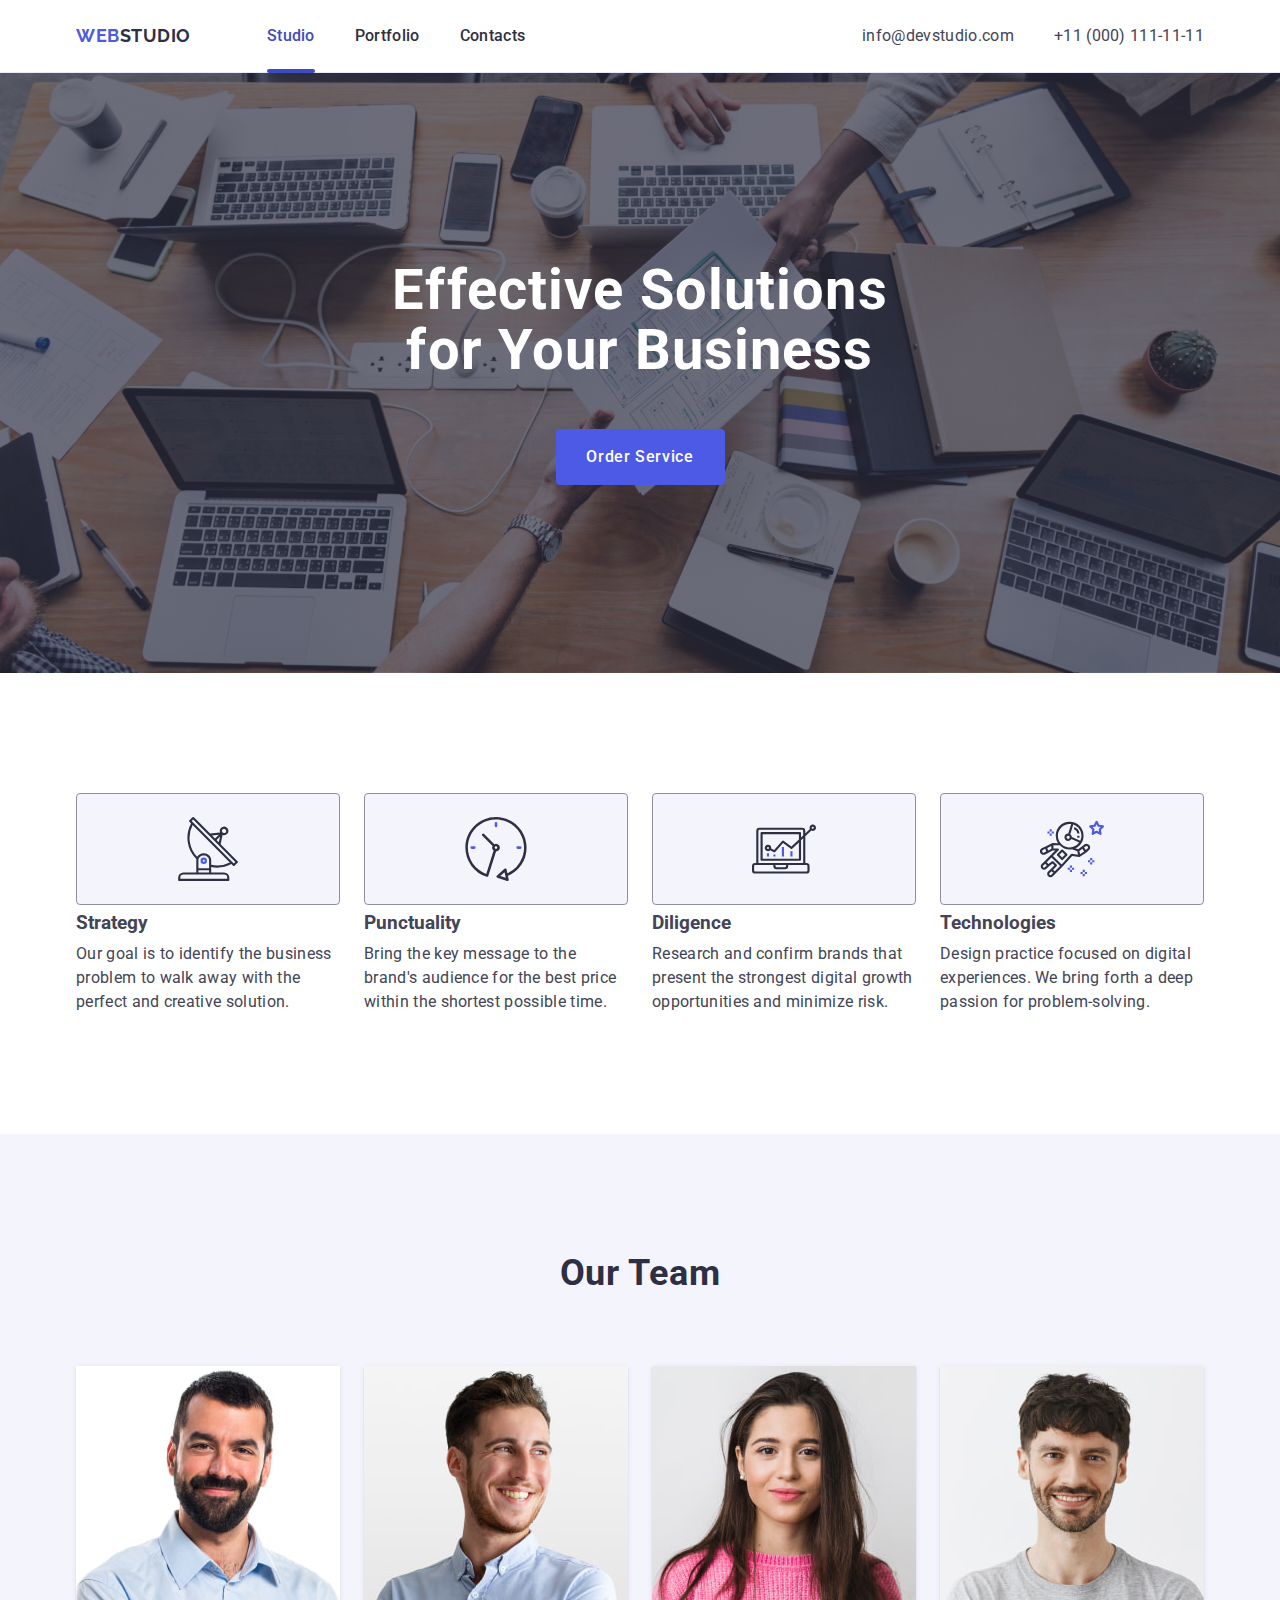
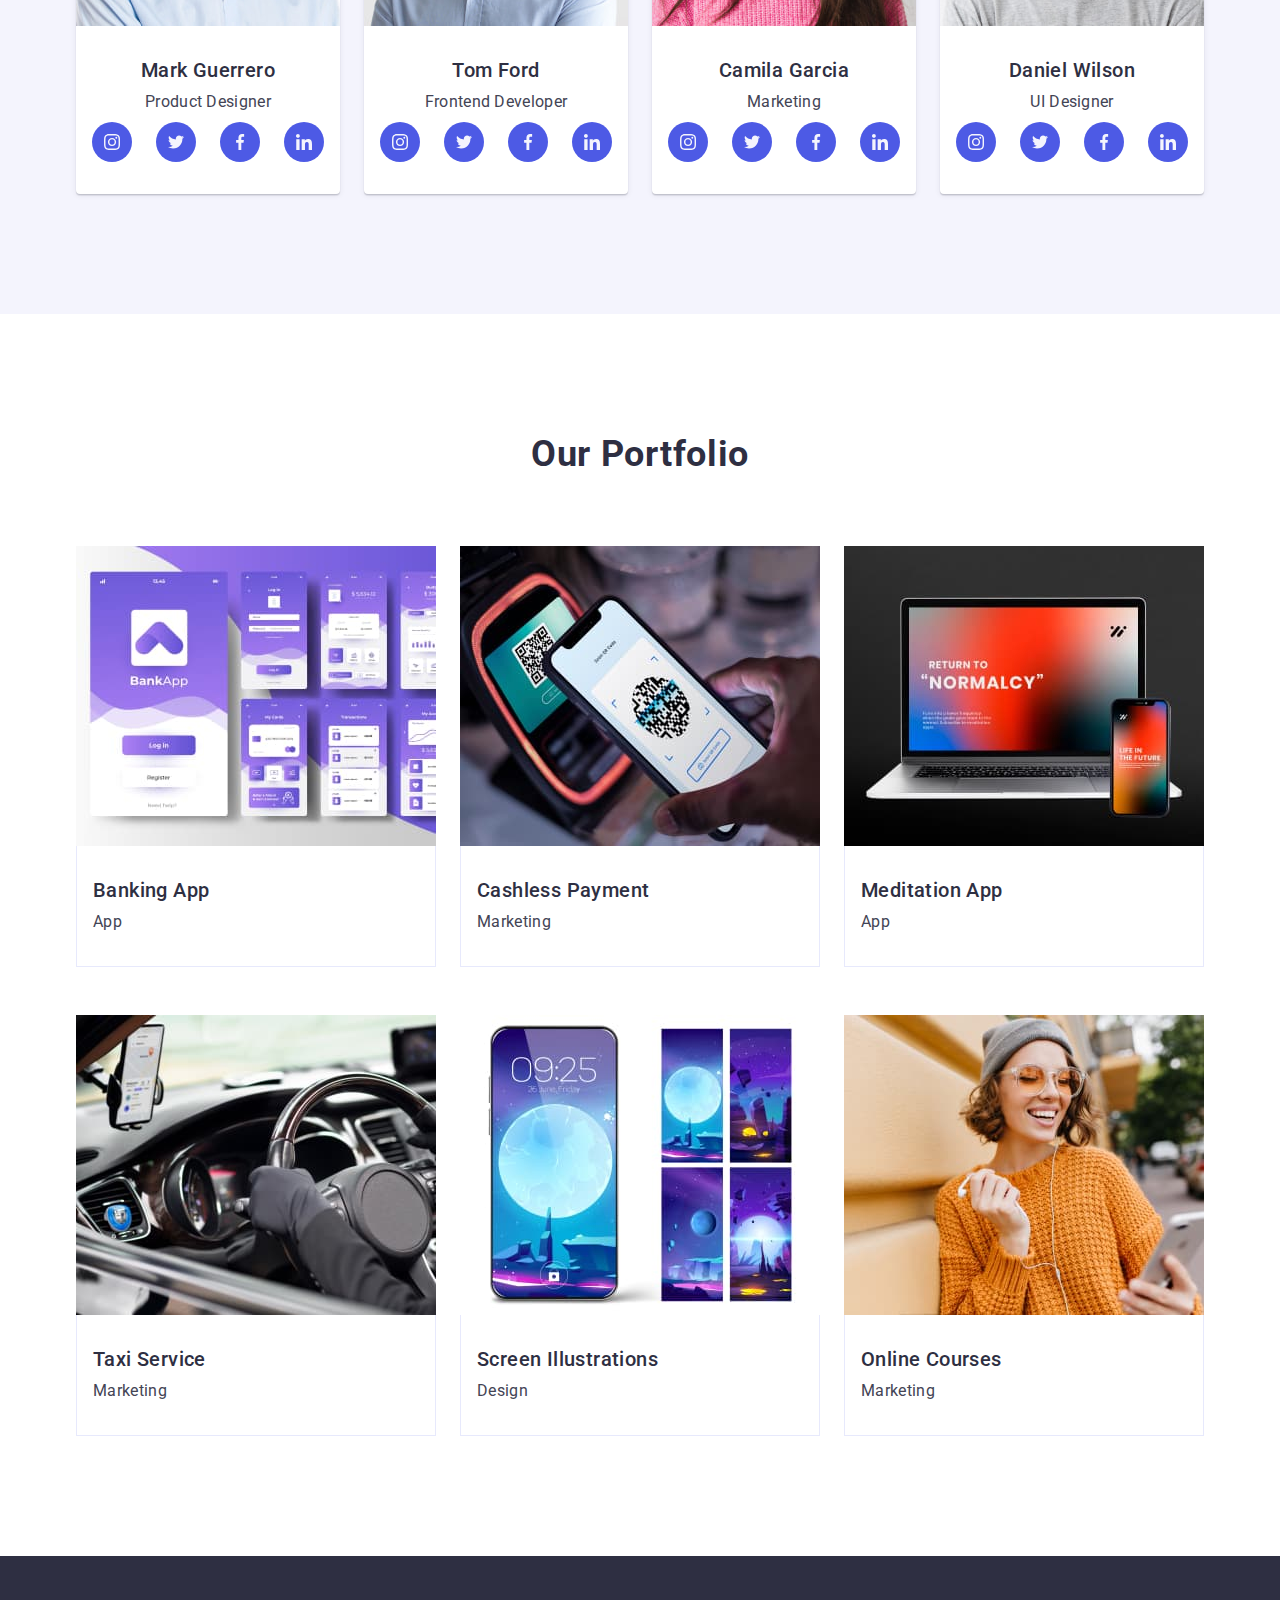
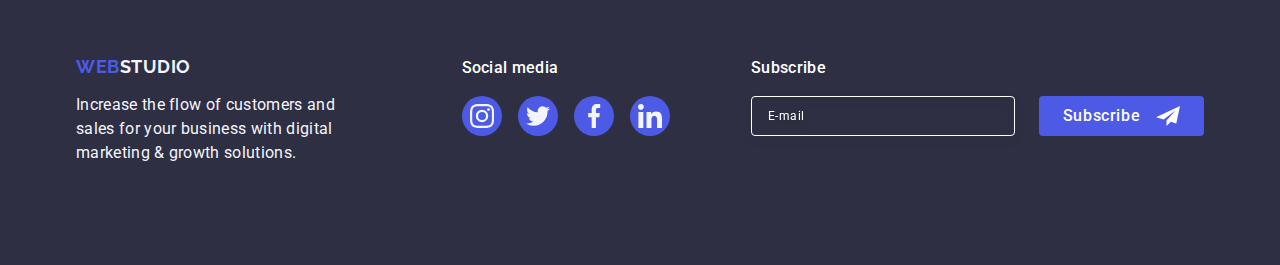
==== index.html @ 6adc41d9 "footer 320px done" ====
<!DOCTYPE html>
<html lang="en">

<head>
    <meta charset="UTF-8">
    <meta name="viewport" content="width=device-width, initial-scale=1.0">
    <title>Document</title>
    <link rel="preconnect" href="https://fonts.googleapis.com">
    <link rel="preconnect" href="https://fonts.gstatic.com" crossorigin>
    <link href="https://fonts.googleapis.com/css2?family=Raleway:wght@800&family=Roboto:wght@400;500;700&display=swap"
        rel="stylesheet">
    <!-- Спочатку нормалізатор -->
    <link rel="stylesheet" href="https://cdn.jsdelivr.net/npm/modern-normalize@2.0.0/modern-normalize.min.css">
    <!-- Потім ваші стилі -->
    <link rel="stylesheet" href="./css/style.css" />
</head>

<body>
    <!--todo Header Section -->
    <header class="header">
        <!-- menu -->
        <div class="container head-cont">
            <nav class="nav-menu">
                <a href="./index.html" class="logo">
                    Web<span class="logo-span">Studio</span>
                </a>
                <div class="adap-menu">
                    <svg class="svg-ikon-adap" width="24" height="24">
                        <use href="./images/icons.svg#icon-menu"></use>
                    </svg>
                </div>
                <ul class="navigation">
                    <li class="list-in-navigation"><a class="button-menu act-button-menu" href="./index.html">Studio</a>
                    </li>
                    <li class="list-in-navigation"><a class="button-menu" href="">Portfolio</a></li>
                    <li class="list-in-navigation"><a class="button-menu" href="">Contacts</a></li>
                </ul>
            </nav>
            <!-- Contacts -->
            <address class="address">
                <ul class="list-in-adr">
                    <li class="elm-list-in-adr"><a class="address-link"
                            href="mailto:info@devstudio.com">info@devstudio.com</a></li>
                    <li class="elm-list-in-adr"><a class="address-link" href="tel:+110001111111">+11 (000) 111-11-11</a>
                    </li>
                </ul>
            </address>
        </div>
    </header>

    <main>

        <!--todo section 1-->
        <section class="first-section">
            <div class="container">
                <h1 class="title">Effective Solutions
                    for Your Business</h1>
                <button type="button" class="first-section-button">Order Service</button>
            </div>
        </section>

        <!--todo section 2-->
        <section class="second-section">
            <div class="container">
                <h2 class="visually-hidden">section 2</h2>
                <ul class="list-sec-sect">
                    <li class="elm-list-sec-sect">
                        <div class="icon-cont">
                            <svg class="svg-icon" width="64" height="64">
                                <use href="./images/icons.svg#icon-antenna-1"></use>
                            </svg>
                        </div>
                        <h3 class="capt-sec-sect">Strategy</h3>
                        <p class="second-section-text">Our goal is to identify the business problem to walk away
                            with
                            the
                            perfect
                            and creative solution.
                        </p>
                    </li>
                    <li class="elm-list-sec-sect">
                        <div class="icon-cont">
                            <svg class="svg-icon" width="64" height="64">
                                <use href="./images/icons.svg#icon-clock-1"></use>
                            </svg>
                        </div>
                        <h3 class="capt-sec-sect">Punctuality</h3>
                        <p class="second-section-text">Bring the key message to the brand's audience for the best
                            price
                            within the
                            shortest possible
                            time.</p>
                    </li>
                    <li class="elm-list-sec-sect">
                        <div class="icon-cont">
                            <svg class="svg-icon" width="64" height="64">
                                <use href="./images/icons.svg#icon-diagram-1"></use>
                            </svg>
                        </div>
                        <h3 class="capt-sec-sect">Diligence</h3>
                        <p class="second-section-text">Research and confirm brands that present the strongest
                            digital
                            growth
                            opportunities and minimize
                            risk.</p>
                    </li>
                    <li class="elm-list-sec-sect">
                        <div class="icon-cont">
                            <svg class="svg-icon" width="64" height="64">
                                <use href="./images/icons.svg#icon-astronaut-1"></use>
                            </svg>
                        </div>
                        <h3 class="capt-sec-sect">Technologies</h3>
                        <p class="second-section-text">Design practice focused on digital experiences. We bring
                            forth a
                            deep
                            passion for
                            problem-solving.</p>
                    </li>
                </ul>
            </div>
        </section>

        <!--todo section 3 -->
        <section class="third-section">
            <div class="container">
                <h2 class="third-section-title">Our Team</h2>
                <ul class="list-sec-three">
                    <li class="section-tree-li">
                        <img class="picture-team" src="./images/made/img-3.jpg" alt="Mark Guerrero" width="264"
                            height="260">
                        <div class="name-text-team">
                            <h3 class="third-section-caption">Mark Guerrero</h3>
                            <p class="third-section-text">Product Designer</p>
                            <ul class="list-ikon-soc">
                                <li class="elem-list-ikon-soc">
                                    <a href="" class="linc-ikon-soc" target="_blank">
                                        <svg class="svg-ikon-social" width="16" height="16">
                                            <use href="./images/icons.svg#icon-instagram-2"></use>
                                        </svg>
                                        <span class="link-text-hidden">link</span>
                                    </a>
                                </li>
                                <li class="elem-list-ikon-soc">
                                    <a href="" class="linc-ikon-soc" target="_blank">
                                        <svg class="svg-ikon-social" width="16" height="16">
                                            <use href="./images/icons.svg#icon-twitter-1"></use>
                                        </svg>
                                        <span class="link-text-hidden">link</span>
                                    </a>
                                </li>
                                <li class="elem-list-ikon-soc">
                                    <a href="" class="linc-ikon-soc" target="_blank">
                                        <svg class="svg-ikon-social" width="16" height="16">
                                            <use href="./images/icons.svg#icon-facebook-1"></use>
                                        </svg>
                                        <span class="link-text-hidden">link</span>
                                    </a>
                                </li>
                                <li class="elem-list-ikon-soc">
                                    <a href="" class="linc-ikon-soc" target="_blank">
                                        <svg class="svg-ikon-social" width="16" height="16">
                                            <use href="./images/icons.svg#icon-linkedin-1"></use>
                                        </svg>
                                        <span class="link-text-hidden">link</span>
                                    </a>
                                </li>
                            </ul>
                        </div>
                    </li>
                    <li class="section-tree-li">
                        <img class="picture-team" src="./images/made/img-2.jpg" alt="Tom Ford" width="264" height="260">
                        <div class="name-text-team">
                            <h3 class="third-section-caption">Tom Ford</h3>
                            <p class="third-section-text">Frontend Developer</p>
                            <ul class="list-ikon-soc">
                                <li class="elem-list-ikon-soc">
                                    <a href="" class="linc-ikon-soc" target="_blank"><span
                                            class="link-text-hidden">link</span>
                                        <svg class="svg-ikon-social" width="16" height="16">
                                            <use href="./images/icons.svg#icon-instagram-2"></use>
                                        </svg>
                                    </a>
                                </li>
                                <li class="elem-list-ikon-soc">
                                    <a href="" class="linc-ikon-soc" target="_blank"><span
                                            class="link-text-hidden">link</span>
                                        <svg class="svg-ikon-social" width="16" height="16">
                                            <use href="./images/icons.svg#icon-twitter-1"></use>
                                        </svg>
                                    </a>
                                </li>
                                <li class="elem-list-ikon-soc">
                                    <a href="" class="linc-ikon-soc" target="_blank"><span
                                            class="link-text-hidden">link</span>
                                        <svg class="svg-ikon-social" width="16" height="16">
                                            <use href="./images/icons.svg#icon-facebook-1"></use>
                                        </svg>
                                    </a>
                                </li>
                                <li class="elem-list-ikon-soc">
                                    <a href="" class="linc-ikon-soc" target="_blank"><span
                                            class="link-text-hidden">link</span>
                                        <svg class="svg-ikon-social" width="16" height="16">
                                            <use href="./images/icons.svg#icon-linkedin-1"></use>
                                        </svg>
                                    </a>
                                </li>
                            </ul>
                        </div>
                    </li>
                    <li class="section-tree-li">
                        <img class="picture-team" src="./images/made/img-1.jpg" alt="Camila Garcia" width="264"
                            height="260">
                        <div class="name-text-team">
                            <h3 class="third-section-caption">Camila Garcia</h3>
                            <p class="third-section-text">Marketing</p>
                            <ul class="list-ikon-soc">
                                <li class="elem-list-ikon-soc">
                                    <a href="" class="linc-ikon-soc" target="_blank">
                                        <svg class="svg-ikon-social" width="16" height="16">
                                            <use href="./images/icons.svg#icon-instagram-2"></use>
                                        </svg>
                                        <span class="link-text-hidden">link</span>
                                    </a>
                                </li>
                                <li class="elem-list-ikon-soc">
                                    <a href="" class="linc-ikon-soc" target="_blank">
                                        <svg class="svg-ikon-social" width="16" height="16">
                                            <use href="./images/icons.svg#icon-twitter-1"></use>
                                        </svg>
                                        <span class="link-text-hidden">link</span>
                                    </a>
                                </li>
                                <li class="elem-list-ikon-soc">
                                    <a href="" class="linc-ikon-soc" target="_blank">
                                        <svg class="svg-ikon-social" width="16" height="16">
                                            <use href="./images/icons.svg#icon-facebook-1"></use>
                                        </svg>
                                        <span class="link-text-hidden">link</span>
                                    </a>
                                </li>
                                <li class="elem-list-ikon-soc">
                                    <a href="" class="linc-ikon-soc" target="_blank">
                                        <svg class="svg-ikon-social" width="16" height="16">
                                            <use href="./images/icons.svg#icon-linkedin-1"></use>
                                        </svg>
                                        <span class="link-text-hidden">link</span>
                                    </a>
                                </li>
                            </ul>
                        </div>
                    </li>
                    <li class="section-tree-li">
                        <img class="picture-team" src="./images/made/img.jpg" alt="Daniel Wilson" width="264"
                            height="260">
                        <div class="name-text-team">
                            <h3 class="third-section-caption">Daniel Wilson</h3>
                            <p class="third-section-text">UI Designer</p>
                            <ul class="list-ikon-soc">
                                <li class="elem-list-ikon-soc">
                                    <a href="" class="linc-ikon-soc" target="_blank">
                                        <svg class="svg-ikon-social" width="16" height="16">
                                            <use href="./images/icons.svg#icon-instagram-2"></use>
                                        </svg>
                                        <span class="link-text-hidden">link</span>
                                    </a>
                                </li>
                                <li class="elem-list-ikon-soc">
                                    <a href="" class="linc-ikon-soc" target="_blank">
                                        <svg class="svg-ikon-social" width="16" height="16">
                                            <use href="./images/icons.svg#icon-twitter-1"></use>
                                        </svg>
                                        <span class="link-text-hidden">link</span>
                                    </a>
                                </li>
                                <li class="elem-list-ikon-soc">
                                    <a href="" class="linc-ikon-soc" target="_blank">
                                        <svg class="svg-ikon-social" width="16" height="16">
                                            <use href="./images/icons.svg#icon-facebook-1"></use>
                                        </svg>
                                        <span class="link-text-hidden">link</span>
                                    </a>
                                </li>
                                <li class="elem-list-ikon-soc">
                                    <a href="" class="linc-ikon-soc" target="_blank">
                                        <svg class="svg-ikon-social" width="16" height="16">
                                            <use href="./images/icons.svg#icon-linkedin-1"></use>
                                        </svg>
                                        <span class="link-text-hidden">link</span>
                                    </a>
                                </li>
                            </ul>
                        </div>
                    </li>
                </ul>
            </div>
        </section>

        <!--todo section 4 -->
        <section class="fourth-section">
            <div class="container ">
                <h2 class="title-sec-fourth">Our Portfolio</h2>
                <ul class="list-sec-fourth">
                    <li class="elem-list-fourth">
                        <div class="img-list-app">
                            <img src="./images/made/img-8-v2.jpg" alt="Banking App Interface Concept" width="360" />
                            <p class="text-hover-img">14 Stylish and User-Friendly App Design Concepts · Task Manager
                                App ·
                                Calorie Tracker App
                                · Exotic Fruit Ecommerce App ·
                                Cloud Storage App</p>
                        </div>
                        <div class="text-app">
                            <h3 class="fourth-sec-caption">Banking App</h3>
                            <p class="fourth-sec-text">App</p>
                        </div>
                    </li>
                    <li class="elem-list-fourth">
                        <div class="img-list-app">
                            <img src="./images/made/img-7-v2.jpg" width="360" alt="Cashless Payment" />
                            <p class="text-hover-img">14 Stylish and User-Friendly App Design Concepts · Task Manager
                                App ·
                                Calorie Tracker App
                                · Exotic Fruit Ecommerce App ·
                                Cloud Storage App</p>
                        </div>
                        <div class="text-app">
                            <h3 class="fourth-sec-caption">Cashless Payment</h3>
                            <p class="fourth-sec-text">Marketing</p>
                        </div>
                    </li>
                    <li class="elem-list-fourth">
                        <div class="img-list-app">
                            <img src="./images/made/img-6-v2.jpg" width="360" alt="Meditation App">
                            <p class="text-hover-img">14 Stylish and User-Friendly App Design Concepts · Task Manager
                                App ·
                                Calorie Tracker App
                                · Exotic Fruit Ecommerce App ·
                                Cloud Storage App</p>
                        </div>

                        <div class="text-app">
                            <h3 class="fourth-sec-caption">Meditation App</h3>
                            <p class="fourth-sec-text">App</p>
                        </div>
                    </li>
                    <li class="elem-list-fourth">
                        <div class="img-list-app">
                            <img src="./images/made/img-5-v2.jpg" width="360" alt="Taxi Service" />
                            <p class="text-hover-img">14 Stylish and User-Friendly App Design Concepts · Task Manager
                                App ·
                                Calorie Tracker App
                                · Exotic Fruit Ecommerce App ·
                                Cloud Storage App</p>
                        </div>


                        <div class="text-app">
                            <h3 class="fourth-sec-caption">Taxi Service</h3>
                            <p class="fourth-sec-text">Marketing</p>
                        </div>
                    </li>
                    <li class="elem-list-fourth">
                        <div class="img-list-app">
                            <img src="./images/made/img-4-v2.jpg" width="360" alt="Screen Illustrations" />
                            <p class="text-hover-img">14 Stylish and User-Friendly App Design Concepts · Task Manager
                                App ·
                                Calorie Tracker App
                                · Exotic Fruit Ecommerce App ·
                                Cloud Storage App</p>
                        </div>

                        <div class="text-app">
                            <h3 class="fourth-sec-caption">Screen Illustrations</h3>
                            <p class="fourth-sec-text">Design</p>
                        </div>
                    </li>
                    <li class="elem-list-fourth">
                        <div class="img-list-app">
                            <img src="./images/made/img-3-v2.jpg" width="360" alt="Online Courses" />
                            <p class="text-hover-img">14 Stylish and User-Friendly App Design Concepts · Task Manager
                                App ·
                                Calorie Tracker App
                                · Exotic Fruit Ecommerce App ·
                                Cloud Storage App</p>
                        </div>

                        <div class="text-app">
                            <h3 class="fourth-sec-caption">Online Courses</h3>
                            <p class="fourth-sec-text">Marketing</p>
                        </div>
                    </li>
                </ul>
            </div>
        </section>

    </main>

    <!--todo Section Footer -->
    <footer class="footer">
        <div class="container footer-div">
            <div class="footer-logo-text">
                <a href="./index.html" class="logo">
                    Web<span class="logo-span-footer">Studio</span>
                </a>
                <p class="footer-text">
                    Increase the flow of customers and sales for your business with digital marketing & growth
                    solutions.
                </p>
            </div>
            <div>
                <p class="footer-p">
                    Social media
                </p>
                <ul class="list-ikon-soc-foot">
                    <li class="elem-list-ikon-foot">
                        <a href="" class="linc-ikon-soc" target="_blank">
                            <svg class="svg-ikon-social" width="24" height="24">
                                <use href="./images/icons.svg#icon-instagram-2"></use>
                            </svg><span class="link-text-hidden">link</span>
                        </a>
                    </li>
                    <li class="elem-list-ikon-foot">
                        <a href="" class="linc-ikon-soc" target="_blank">
                            <svg class="svg-ikon-social" width="24" height="24">
                                <use href="./images/icons.svg#icon-twitter-1"></use>
                            </svg>
                            <span class="link-text-hidden">link</span>
                        </a>
                    </li>
                    <li class="elem-list-ikon-foot">
                        <a href="" class="linc-ikon-soc" target="_blank">
                            <svg class="svg-ikon-social" width="24" height="24">
                                <use href="./images/icons.svg#icon-facebook-1"></use>
                            </svg>
                            <span class="link-text-hidden">link</span>
                        </a>
                    </li>
                    <li class="elem-list-ikon-foot">
                        <a href="" class="linc-ikon-soc" target="_blank">
                            <svg class="svg-ikon-social" width="24" height="24">
                                <use href="./images/icons.svg#icon-linkedin-1"></use>
                            </svg>
                            <span class="link-text-hidden">link</span>
                        </a>
                    </li>
                </ul>
            </div>
            <div class="div-footer-form">
                <p class="text-footer-form">
                    Subscribe
                </p>
                <form class="footer-form">
                    <label class="footer-label">
                        <input class="footer-inp" type="email" name="email-footer" placeholder="E-mail" />
                    </label>
                    <button class="footer-sbm" type="submit">
                        Subscribe
                        <svg class="subm-footer-svg" width="24" height="24">
                            <use href="./images/icons.svg#icon-frame-3"></use>
                        </svg>
                    </button>
                </form>
            </div>
        </div>
    </footer>

    <!--todo Modal Window -->
    <!--
    <div class="modal-window-back">


        <div class="modal-window">

            <button class="modal-sbm-close" type="button">
                <svg class="modal-svg-close" width="8" height="8">
                    <use href="./images/icons.svg#icon-close-modal"></use>
                </svg>
            </button>
            <p class="text-modal">
                Leave your contacts and we will call you back
            </p>
            <form>
                <div class="modal-div-form">
                    <label class="modal-label" for="user-name">
                        Name
                    </label>
                    <div class="modal-inpt-div">
                        <input class="modal-inpt" type="text" name="user-name" placeholder="" id="user-name" />
                        <svg class="modal-svg-icon" width="18" height="24">
                            <use href="./images/icons.svg#icon-person-modal"></use>
                        </svg>
                    </div>
                </div>
                <div class="modal-div-form">
                    <label class="modal-label" for="user-phone">
                        Phone
                    </label>
                    <div class="modal-inpt-div">
                        <input class="modal-inpt" type="tel" name="tel" placeholder="" id="user-phone" />
                        <svg class="modal-svg-icon" width="18" height="24">
                            <use href="./images/icons.svg#icon-phone-modal"></use>
                        </svg>
                    </div>
                </div>
                <div class="modal-div-form">
                    <label class="modal-label" for="user-email">
                        Email
                    </label>
                    <div class="modal-inpt-div">
                        <input class="modal-inpt" type="email" name="tel" placeholder="" id="user-email" />
                        <svg class="modal-svg-icon" width="18" height="24">
                            <use href="./images/icons.svg#icon-email-modal"></use>
                        </svg>
                    </div>
                </div>
                <div class="modal-div-form-finish">
                    <label class="modal-label" for="user-comment">
                        Comment
                    </label>
                    <textarea id="user-comment" name="user-comment" class="modal-textarea" rows="5"
                        placeholder="Text input">
                    </textarea>
                </div>
                <div class="modal-div-form-priv">
                    <input class="modal-inpt-checkbox visually-hidden" type="checkbox" name="user-privacy"
                        id="user-privacy" value="true" />
                    <label class="modal-label-priv" for="user-privacy">
                        <span class="modal-span-check">
                            <svg class="modal-check-svg-icon" width="10" height="8">
                                <use href="./images/icons.svg#icon-check-click"></use>
                            </svg>
                        </span>I accept the terms and conditions of the
                        <a class="modal-link" href="">
                            Privacy Policy
                        </a>
                    </label>
                </div>
                <button type="button" class="modal-submit-btn">Send</button>
            </form>
        </div>
    </div>
    -->
</body>

</html>
---- css/style.css ----
/**-------CONSPECT STYLE----*/
.visually-hidden {
    position: absolute;
    width: 1px;
    height: 1px;
    margin: -1px;
    border: 0;
    padding: 0;
    white-space: nowrap;
    clip-path: inset(100%);
    clip: rect(0 0 0 0);
    overflow: hidden;
}
/*-------END CONSPECT STYLE----*/

/**-------GENERAL STYLES----*/
body {
    font-family: "Roboto", sans-serif;
    background-color: #FFFFFF;
    color: #434455;
}
img{
    display: block;
}
p, h1, h2, h3, h4, h5, h6 {
    margin-top: 0;
    margin-bottom: 0;
}

ul, ol{
    margin-top: 0px;
    margin-bottom: 0;
    padding-left: 0;
}
ul li {
    list-style-type: none;
}
/*-------END GENERAL STYLES----*/

.container{
    /*
    width: 100%;
    max-width: 1128px;
    */
    width: 1158px;
    margin: 0 auto;
    padding: 0 15px
}

/**--- HEADER SECTION---*/
.header{
    border-bottom: 1px solid #e7e9fc;
    
    box-shadow: 0px 1px 6px 0px rgba(46, 47, 66, 0.08), 0px 1px 1px 0px rgba(46, 47, 66, 0.16), 0px 2px 1px 0px rgba(46, 47, 66, 0.08);
}
.head-cont{
    display: flex;
    justify-content: space-between;
}
.nav-menu{
    display: flex;
    align-items: center;
}
.logo {
    font-family: "Raleway", sans-serif;
    font-size: 18px;
    color: #4D5AE5;
    text-decoration: none;
    line-height: 1.17;
    letter-spacing: 0.03em; 
    text-transform: uppercase;
    font-weight: 700;
    margin-right: 76px;
}
.logo .logo-span {
    color: #2E2F42;
}
.nav-menu .navigation{
    display: flex;
    gap: 40px;
}
/* зараза из-за которой пол пикселя отступа было лишнего!
.navigation .list-in-navigation{
    padding: 24px 0;
}*/

.navigation .button-menu {
    text-decoration: none;
    color: #2E2F42;
    line-height: 1.5;
    letter-spacing: 0.02em;
    font-weight: 500;
    font-size: 16px;
    padding: 24px 0; /* костыль, потому что не перекрываем бардюр хедера, а ложимся на него почему-то, и имеем 67.2 высоты у ссылки ( подительского блока по сути для линии ховера ) вместо положенной 72пх */   
    position: relative;
    transition: color 250ms cubic-bezier(0.4, 0, 0.2, 1);
    display: block;

}
 .navigation .act-button-menu::after{
    content: '';
    position: absolute;
    left: 0;
    bottom: -1px;
    height: 4px;
    width: 100%;
    background-color: #404bbf;
    border-radius: 2px;
 }
 .navigation .act-button-menu{
    color: #404bbf;
 }

.button-menu:hover, .button-menu:focus {
    color: #404BBF;
}
.address {
    font-style: normal
}
.address .list-in-adr{
    display: flex;
    gap: 40px;
}
.address .elm-list-in-adr{
    padding: 24px 0 23px;
    
}
.address-link {
    text-decoration: none;
    color: #434455;
    line-height: 1.5;
    letter-spacing: 0.02em;
    font-size: 16px;
    transition: color 250ms cubic-bezier(0.4, 0, 0.2, 1);
}
.address-link:hover, .address-link:focus{
    color: #404BBF;
}

/*------ END HEADER SECTION ------*/


/**------ SECTION 1 ------*/

.first-section {
    max-width: 1440px;
    margin: 0 auto;
    background-color: #2e2f42;
    padding: 188px 0;
    background-repeat: no-repeat;
    background-image: linear-gradient(
         rgba(46, 47, 66, 0.70), 
         rgba(46, 47, 66, 0.70)), 
         url(../images/people-office.jpg);
    background-position: center;
    background-size: cover;    
}
.first-section .title {
    color: #ffffff;
    text-align: center;
    line-height: 1.07;
    font-size: 56px;
    letter-spacing: 0.02em;
    max-width: 496px;
    margin: 0 auto 48px;
}
.first-section-button {
    background-color: #4D5AE5;
    font-weight: 500;
    line-height: 1.5;
    letter-spacing: 0.04em;
    color: #ffffff;
    cursor: pointer;
    display: block;
    margin: 0 auto;
    min-width: 169px;
    height: 56px;
    border: none;
    border-radius: 4px;
    transition: background-color 250ms cubic-bezier(0.4, 0, 0.2, 1);
}
.first-section-button:hover, .first-section-button:focus {
    background-color: #404BBF;

}
/*------ END SECTION 1 ------*/



/**------ SECTION 2 ------*/
.second-section{
    padding: 120px 0;
}
.list-sec-sect{
    display: flex;
    gap: 24px;
}
.elm-list-sec-sect{
    flex-basis: calc((100% - 3 * 24px) / 4)
}
.icon-cont{
    display: flex;
    align-items: center;
    justify-content: center;
    height: 112px;
    background-color: #f4f4fd;
    border-radius: 4px;
    border: 1px solid var(--LIGHT-SLATE, #8E8F99);
    margin-bottom: 8px;
}
.capt-sec-sect{
    margin-bottom: 8px;
}
.section-two-h-tree{
    font-weight: 500;
    line-height: 1.2;
    color: #2e2f42;
    font-size: 20px;
    letter-spacing: 0.02em;
    line-height: 1.2;
}
.second-section-text{
    line-height: 1.5;
    letter-spacing: 0.02em;
}
/*------ END SECTION 2 ------*/


/**------ SECTION 3 ------*/
.third-section{
    padding: 120px 0;
}
.third-section-title{
    text-align: center;
    text-transform: capitalize;
    color: #2e2f42;
    font-size: 36px;
    line-height: 1.11;
    letter-spacing: 0.02em;
    margin-bottom: 72px;
}
.list-sec-three{
    display: flex;
    gap: 24px;
}
.section-tree-li{
    background-color: #FFFFFF;
    border-radius: 0px 0px 4px 4px;
    box-shadow: 0px 2px 1px 0px rgba(46, 47, 66, 0.08), 0px 1px 1px 0px rgba(46, 47, 66, 0.16), 0px 1px 6px 0px rgba(46, 47, 66, 0.08);
    flex-basis: calc((100% - 3 * 24px) / 4);
    
}
.list-ikon-soc{
    display: flex;
    justify-content: center;
    gap: 24px;
}
.linc-ikon-soc{
    width: 100%;
    height: 100%;
    background-color: #4d5ae5;
    border-radius:50%;
    display: flex;
    align-items: center;
    justify-content: center;
    transition: background-color 250ms cubic-bezier(0.4, 0, 0.2, 1);
}
.link-text-hidden{
    width: 0;
    height: 0;
    text-indent: 100%;
    white-space: nowrap;
    overflow: hidden;
}
.linc-ikon-soc:hover, .linc-ikon-soc:focus{
    background-color: #404bbf;
}
.elem-list-ikon-soc{
    width: 40px;
    height: 40px;
    
}
.svg-ikon-social{
    fill:#f4f4fd;
}

.name-text-team{
    padding: 32px 0;
    /*text-align: center;*/
}
.third-section-caption{
    font-weight: 500;
    line-height: 1.2;
    color: #2e2f42;
    font-size: 20px;
    line-height: 1.2;
    letter-spacing: 0.02em;
    margin-bottom: 8px;
    text-align: center;
}
.third-section-text{
    line-height: 1.5;
    letter-spacing: 0.02em;
    text-align: center;
    margin-bottom: 8px;
}
/*------ END SECTION 3 ------*/


/**------ SECTION 4 ------*/
.fourth-section{
    padding: 120px 0;
}
.title-sec-fourth{
    margin-bottom: 72px;
    font-size: 36px;
    font-weight: 700;
    line-height: 1.111;
    letter-spacing: 0.72px;
    color: var(--NAVY-BLUE, #2E2F42);
    text-align: center;
}
.text-app{
    padding: 32px 16px;
    border: 1px solid #e7e9fc;
    border-top: none;
}
.list-sec-fourth{
    display: flex;
    column-gap: 24px;
    row-gap: 48px;
    flex-wrap: wrap;
}
.elem-list-fourth {
    width: calc((100% - 48px) / 3);
    transition: box-shadow 250ms cubic-bezier(0.4, 0, 0.2, 1);
}
.elem-list-fourth:hover{
    box-shadow:0px 1px 6px rgba(46, 47, 66, 0.08),
        0px 1px 1px rgba(46, 47, 66, 0.16),
        0px 2px 1px rgba(46, 47, 66, 0.08);   
}
.elem-list-fourth:hover .text-hover-img{
    transform: translateY(0%);
}
.img-list-app{
    position: relative;
    overflow: hidden;
}
.text-hover-img{
    position: absolute;
    top: 0;
    font-size: 16px;
    line-height: 1.5;
    letter-spacing: 0.02em;
    color:#f4f4fd;
    padding: 40px 32px;
    background-color: #4d5ae5;
    height: 100%;
    width: 100%;
    transform: translateY(100%);
    transition: transform 250ms cubic-bezier(0.4, 0, 0.2, 1);
}
.fourth-sec-caption{
    line-height: 1.2;
    font-weight: 500;
    font-size: 20px;
    letter-spacing: 0.02em;
    color: #2e2f42;
    margin-bottom: 8px;
}
.fourth-sec-text{
    letter-spacing: 0.02em;
    line-height: 1.5;
    font-size: 16px;
}
.third-section{
    background-color: #F4F4FD;
}
.section-tree-h-two {
    text-align: center;
    text-transform: capitalize;
    color:#2e2f42;
}
/*------ END SECTION 4 ------*/


/**------ SECTION FOOTER ------*/
.footer {
    background-color:#2e2f42;
    padding: 100px 0;
}
.footer-text {
    line-height: 1.5;
    color:#F4F4FD;
    letter-spacing: 0.02em;
    font-size: 16px;
    max-width: 264px;
}
.logo-span-footer {
    color: #f4f4fd;
}
.footer .logo{
    display: inline-block;
    margin-bottom: 16px;
}
.footer-div{
    display: flex;
    align-items: baseline;
    justify-content: space-between;
}
.footer-logo-text{
    margin-right: 120px;
}
.footer-p{
    font-weight: 500;
    font-size: 16px;
    line-height: 1.5;
    letter-spacing: 0.02em;
    color: #FFFFFF;
    margin-bottom: 16px;
}
.list-ikon-soc-foot{
    display: flex;
    justify-content: center;
    gap: 16px;
}
.elem-list-ikon-foot{
    width: 40px;
    height: 40px;
}
.list-ikon-soc-foot .linc-ikon-soc{
    transition:background-color 250ms cubic-bezier(0.4, 0, 0.2, 1);
}
.list-ikon-soc-foot .linc-ikon-soc:hover,.list-ikon-soc-foot .linc-ikon-soc:focus{
    background-color: #31d0aa;
}
.div-footer-form{
    margin-left: 80px;
}
.text-footer-form{
    margin-bottom: 16px;
    font-weight: 500;
    font-size: 16px;
    line-height: 1.5;
    letter-spacing: 0.02em;
    color: #ffffff;
}
.footer-form{
    display: flex;
    gap: 24px;
}

.footer-inp{
    width: 264px;
    height: 40px;
    border: 1px solid #ffffff;
    background-color: transparent;
    font-size: 12px;
    line-height: 1.5;
    letter-spacing: 0.04em;
    padding-left: 16px;
    filter: drop-shadow(0px 4px 4px rgba(0, 0, 0, 0.15));
    border-radius: 4px;
    color: #FFFFFF;
    outline: 0; /* Ловим мерский дефолтный бардюр черный при фокусе, не знаю почему но псевдоклассами он не ловился но так сработало */ 
}
.footer-inp::placeholder{
    color: #ffffff;
}
.footer-sbm{
    font-family: "Roboto",sans-serif ;
    min-width: 165px;
    height: 40px;
    display: flex;
    justify-content: center;
    align-items: center;
    
    font-size: 16px;
    font-style: normal;
    font-weight: 500;
    line-height: 1.5;
    letter-spacing: 0.04em; /* 0.64/16 */
    color: #ffffff;
    cursor: pointer;
    background-color: #4D5AE5;
    border: none;
    border-radius: 4px;
}
.subm-footer-svg{
    margin-left: 16px;
    fill: #ffffff;
}
.adap-menu{
    display: none;
}
.footer-sbm {
    transition: background-color 250ms cubic-bezier(0.4, 0, 0.2, 1);
}

.footer-sbm:hover,
.footer-sbm:focus {
    background-color: #404BBF;
}
/*------ END SECTION FOOTER ------*/


/**------  MODAL WINDOW ------*/
.modal-window-back{
    position: fixed;
    top: 0;
    left: 0;
    width: 100%;
    height: 100%;
    background-color: rgba(46, 47, 66, 0.4);
    transition: opacity 250ms cubic-bezier(0.4, 0, 0.2, 1), visibility 250ms cubic-bezier(0.4, 0, 0.2, 1);
    
}
.modal-window{
    position: absolute;
    top: 50%;
    left: 50%;
    transform: translate(-50%, -50%) scale(1);
    width: 408px;
    min-height: 584px;
    background: #fcfcfc;
    box-shadow:0px 1px 1px rgba(0, 0, 0, 0.14),
        0px 1px 3px rgba(0, 0, 0, 0.12),
        0px 2px 1px rgba(0, 0, 0, 0.2);
    border-radius: 4px;
    transition: transform 250ms cubic-bezier(0.4, 0, 0.2, 1);
    padding: 72px 24px 24px;
}
.modal-sbm-close{
    position: absolute;
    top: 24px;
    right: 24px;
    width: 24px;
    height: 24px;
    border-radius: 50%;
    display: flex;
    align-items: center;
    justify-content: center;
    background-color: #e7e9fc;
    border: 1px solid rgba(0, 0, 0, 0.1);
    padding: 0;
    cursor: pointer;
    transition: background-color 250ms cubic-bezier(0.4, 0, 0.2, 1), border 250ms cubic-bezier(0.4, 0, 0.2, 1);
}
.modal-sbm-close:hover, .modal-sbm-close:focus{
   
    background-color: #404bbf;
    border: none;
}
.modal-sbm-close:hover .modal-svg-close, .modal-sbm-close:focus .modal-svg-close{
    fill: #ffffff;
}
.modal-svg-close{
    transition: fill 250ms cubic-bezier(0.4, 0, 0.2, 1);
    fill: #2E2F42;
}
.text-modal{
    /* Body Medium */
    text-align: center;
    font-family: Roboto, sans-serif;
    font-size: 16px;
    font-weight: 500;
    line-height: 1.5; /* 150% */
    letter-spacing: 0.02em; /* 0.32/16 */
    color: #2E2F42;
    margin-bottom: 16px;
}
.modal-div-form{
    margin-bottom: 8px;
}
.modal-div-form-finish{
    margin-bottom: 16px;
}
.modal-label{
    font-family: Roboto, sans-serif;
    font-size: 12px;
    line-height: 1.17;
    letter-spacing: 0.04em;
    color:#8e8f99;
    display: block;
    margin-bottom: 4px;
}
.modal-inpt-div{
    position: relative;
    margin-bottom: 8px;
}
.modal-inpt{
    width: 100%;
    height: 40px;
    border: 1px solid rgba(46, 47, 66, 0.4);
    border-radius: 4px;
    background-color: transparent;
    padding-left: 38px;
    outline: transparent;
    transition: border-color 250ms cubic-bezier(0.4, 0, 0.2, 1);
    border-color: #2E2F4266;
}
.modal-svg-icon{
    position: absolute;
    left: 16px;
    top: 50%;
    transform: translateY(-50%);
    transition: fill 250ms cubic-bezier(0.4, 0, 0.2, 1);
    fill:#2E2F42;
}
.modal-inpt:focus-within + .modal-svg-icon{
    fill: #4D5AE5;
}
.modal-inpt:focus-within{
    border-color: #4D5AE5;
}
.modal-textarea{
    width: 100%;
    height: 120px;
    font-size: 12px;
    line-height: 1.17;
    letter-spacing: 0.04em;
    color: rgba(46, 47, 66, 0.4);
    border: 1px solid rgba(46, 47, 66, 0.4);
    border-radius: 4px;
    background-color: transparent;
    padding: 8px 16px;
    outline: transparent;
    resize: none;
    transition: border-color 250ms cubic-bezier(0.4, 0, 0.2, 1);
}
.modal-textarea:focus-within{
    border-color: #4D5AE5;
}
.modal-div-form-priv{
    margin-bottom: 24px;
}
.modal-inpt-checkbox{
   
}
.modal-label-priv{
    color: #8E8F99;
    /* Small Text */
    font-family: Roboto, sans-serif;
    font-size: 12px;
    font-weight: 400;
    line-height: 1.17;
    letter-spacing: 0.04em;
    
}
.modal-span-check{
    border-radius: 2px;
    width: 16px;
    height: 16px;
    border: 1px solid rgba(46, 47, 66, 0.4);
    transition: background-color 250ms cubic-bezier(0.4, 0, 0.2, 1), border 250ms cubic-bezier(0.4, 0, 0.2, 1), fill 250ms cubic-bezier(0.4, 0, 0.2, 1);
    display: inline-flex;
    align-items: center;
    justify-content: center;
    fill: transparent;
    cursor: pointer;
    margin-right: 8px;
}
.modal-check-svg-icon{
    /*fill: #F4F4FD;
    width: 100%;
    height: 100%;
    */

}

.modal-inpt-checkbox:checked + label > span{
    background-color: #404bbf;
    fill: #F4F4FD;
    border: none;
}

.modal-link{
    color: #4D5AE5;
    /* Link Text */
    font-family: Roboto, sans-serif;
    font-size: 12px;
    font-style: normal;
    font-weight: 400;
    line-height: 1.17;
    /* 116.667% */
    letter-spacing: 0.04em;
    /* 0.48/12 */
    text-decoration-line: underline;
}
.modal-submit-btn{
    padding: 16px 32px;
    display: block;
    min-width: 169px;
    height: 56px;
    font-family: "Roboto", sans-serif;
    font-size: 16px;
    font-weight: 500;
    line-height: 1.5;
    letter-spacing: 0.04em;
    color: #ffffff;
    cursor: pointer;
    background-color: #4D5AE5;
    border: none;
    border-radius: 4px;
    transition: background-color 250ms cubic-bezier(0.4, 0, 0.2, 1);
    box-shadow: 0px 4px 4px 0px rgba(0, 0, 0, 0.15);
    margin: 0 auto;
}
.modal-submit-btn:hover{
    background-color: #404BBF;
}
/*------ END MODAL WINDOW ------*/



/**------  768PX - 1158PX ------*/



@media (max-width: 1159px) and (min-width: 768px){
    .container {
        width: 768px;
        padding: 0 16px;
    }
    .address-link{
        font-size: 12px;
        line-height: 1.17em;
        letter-spacing: 0.04em;
        font-weight: 400;
    }
    .address .list-in-adr {
        flex-direction:column;
        gap:12px;
    }
    .address .elm-list-in-adr{
        padding: 0;
    }
    .head-cont {
        align-items: center;
    }
    .first-section {
        padding: 112px 0;
    }
    .first-section .title {
        margin-bottom: 36px;
    }
    .second-section {
        padding: 96px 0;
    }
    .list-sec-sect {
        gap: 72px 24px;
        flex-wrap: wrap;
    }
    .elm-list-sec-sect {
        flex-basis: calc((100% - 1 * 24px) / 2);
    }
    .icon-cont {
        display: none;
    }
    .capt-sec-sect{
        color: #2E2F42;
        /* Header 2 */
        font-family: Roboto, sans-serif;
        font-size: 36px;
        font-weight: 700;
        line-height: 1.11em; /* 40/36 */
        /* 111.111% */
        letter-spacing: 0.02em; /* 0.72/36 */
        text-transform: capitalize;
    }
    .second-section-text{
        color: #434455;
        /* Body Medium */
        font-family: Roboto, sans-serif;
        font-size: 16px;
        font-weight: 500;
        line-height: 1.5em; /* 150% */
        letter-spacing: 0.02em; /* 0.32/16 */
    }
    .third-section {
        padding: 96px 0;
    }
    .list-sec-three {
        flex-wrap: wrap;
        gap: 64px 24px;
        justify-content: center;
    }
    .fourth-section {
        padding: 96px 0;
    }
    .list-sec-fourth {
        row-gap: 72px;
    }
    .elem-list-fourth{
        flex-basis: calc((100% - 1 * 24px) / 2);
    }
    .footer {
        padding: 96px 0;
    }
    .footer-div {
        justify-content: flex-start;
        flex-wrap: wrap;
        column-gap: 24px;
        width: 496px;
        padding: 0;
        margin: 0 auto;
    }
    .div-footer-form {
        margin-top: 72px; 
        margin-left: 0;
    }
    .footer-logo-text {
            margin-right: 0; 
    }
}

/*------ END 768PX - 1158PX ------*/



/**------  320px - 768px ------*/



@media (max-width: 768px) and (min-width: 320px) {

    .container {
        /*min-width: 320px;
        max-width: 768px;*/
        padding: 0 16px;
        width: 100%;
        max-width: 768px;
        min-width: 320px;
    }
    .address{
        display: none; 
    }
    .nav-menu .navigation{
        display: none;
    }
    .nav-menu{
        margin: 17.5px 0 17.5px 0;
        display: flex;
        align-items: center;
        justify-content: space-between;
        width: 100%;
    }
    .adap-menu {
        display: flex;
        cursor: pointer;      
    }
    .svg-ikon-adap{
        transition: fill 250ms cubic-bezier(0.4, 0, 0.2, 1);
        fill: #2F2F37;
    }
    .svg-ikon-adap:hover, .svg-ikon-adap:active {
        fill:#404BBF; 
    }
    .footer-div {
        display: flex;
        align-items: center;
        flex-direction: column;
    }
    .footer {
        padding: 96px 0;
    }
    .footer-form {
        flex-direction: column;
    }
    .footer-logo-text {
        margin-right: 0; 
        display: flex;
        flex-direction: column;
        align-items: center;
    }
    .footer .logo {
    display: inline-block;
    margin-bottom: 17.5px;
    margin-right: 0;
}
    .div-footer-form {
        margin-left: 0;
        margin-top: 72px;
    }
    .footer-p {
        margin-top: 72px;
        text-align: center;
    }
    .text-footer-form {
        text-align: center;
    }
    .footer-sbm{
        max-width: 165px;
    }
    .footer-form {
        align-items: center;
        gap: 16px;
    }
}   
/*------ END 768PX - 1158PX ------*/
/* ... */
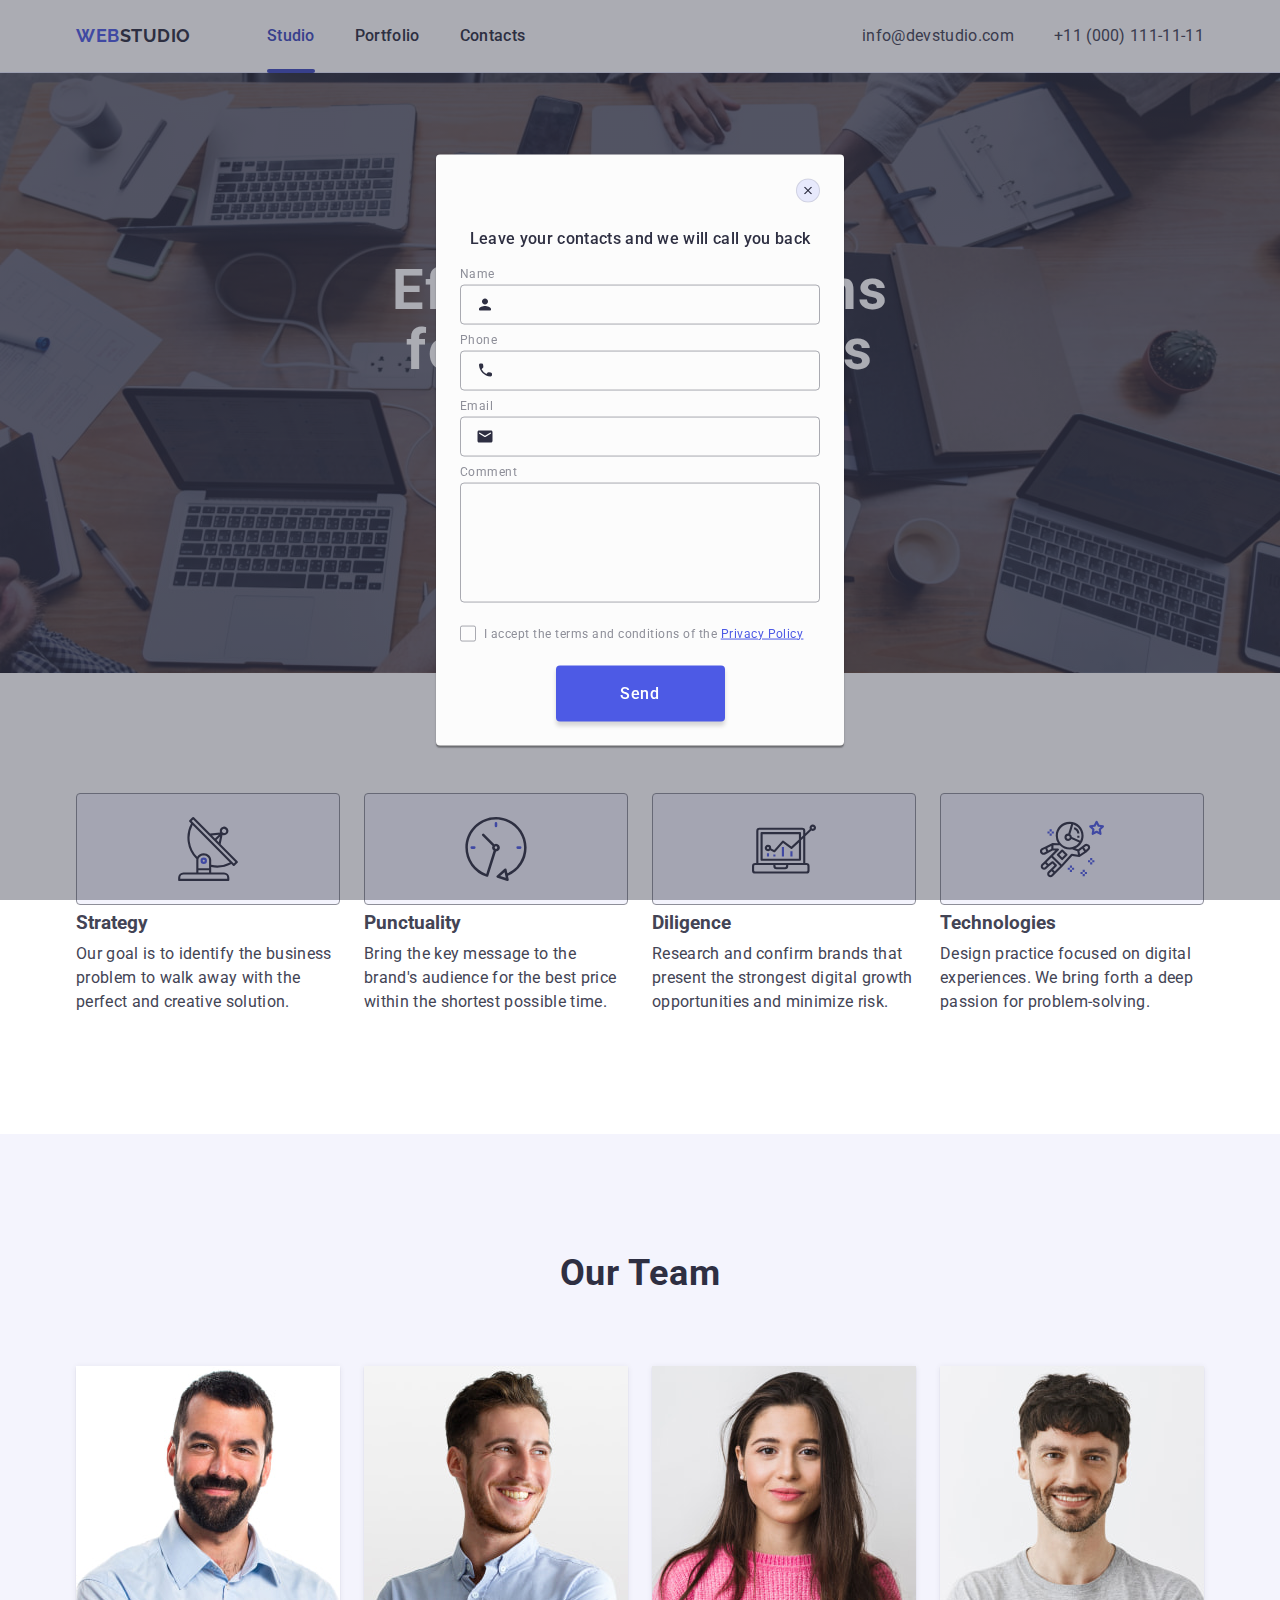
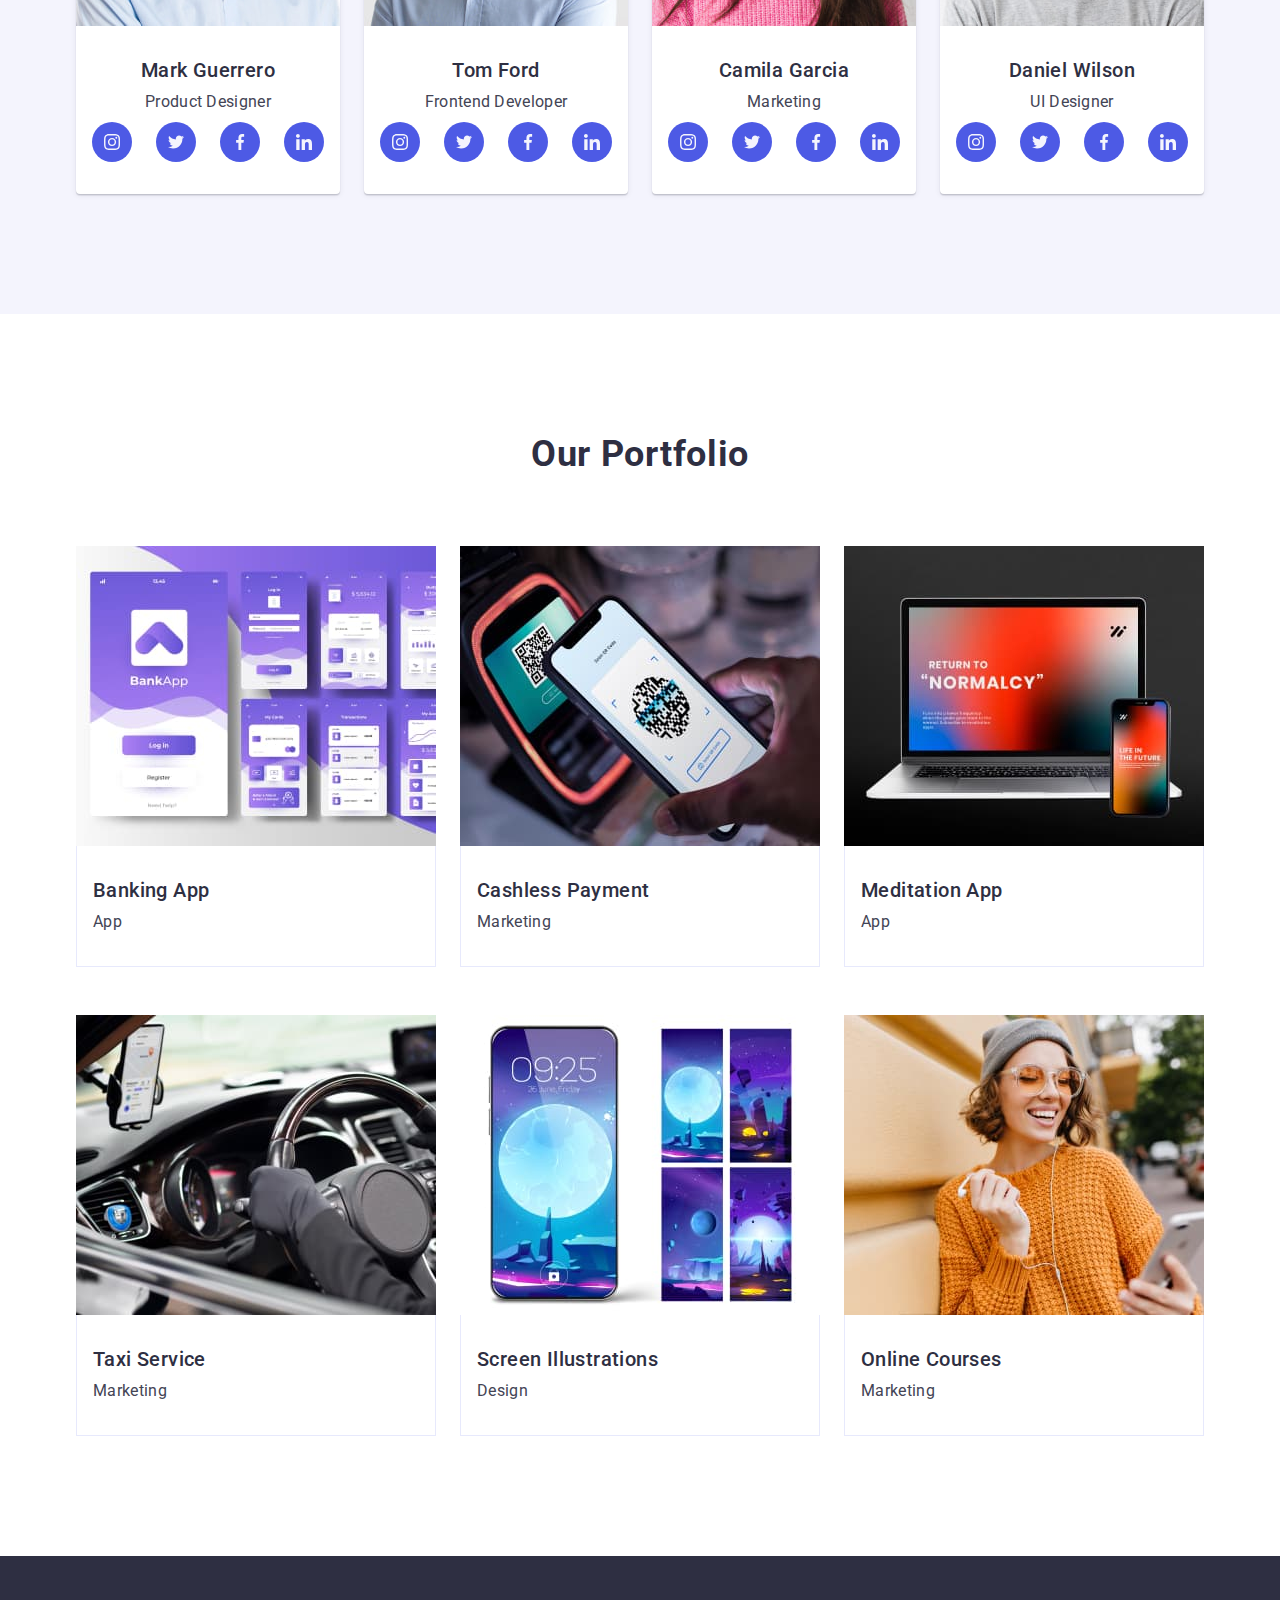
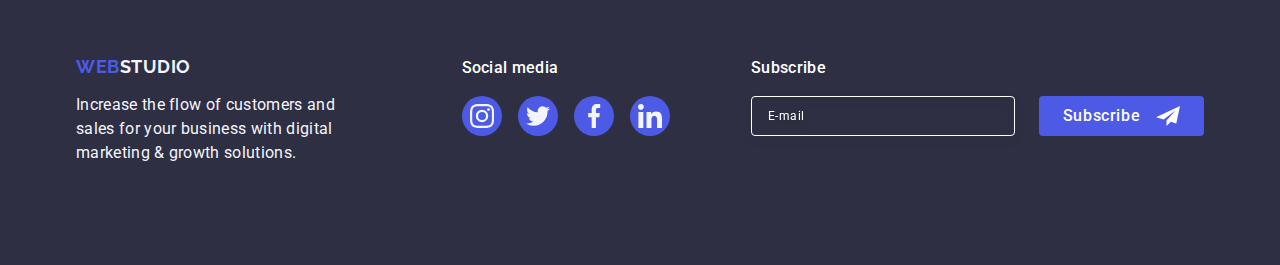
==== commit 540e8fc4: "all done" ====
--- a/index.html
+++ b/index.html
@@ -15,7 +15,7 @@
     <link rel="stylesheet" href="./css/style.css" />
 </head>
 
-<body>
+<div>
     <!--todo Header Section -->
     <header class="header">
         <!-- menu -->
@@ -467,10 +467,8 @@
     </footer>
 
     <!--todo Modal Window -->
-    <!--
+
     <div class="modal-window-back">
-
-
         <div class="modal-window">
 
             <button class="modal-sbm-close" type="button">
@@ -541,7 +539,73 @@
             </form>
         </div>
     </div>
-    -->
-</body>
+    <div class="menu-modal-window-back">
+        <div class="menu-modal">
+            <div class="menu-modal-window">
+                <button class="menu-modal-sbm-close" type="button">
+                    <svg class="menu-modal-svg-close" width="8" height="8">
+                        <use href="./images/icons.svg#icon-close-modal"></use>
+                    </svg>
+                </button>
+                <div class="menu-modal-title">
+                    <h3 class="menu-modal-title-text">
+                        <a class="menu-modal-title-text-link active-but" href="./index.html">Studio</a>
+                    </h3>
+                    <h3 class="menu-modal-title-text">
+                        <a class="menu-modal-title-text-link" href="./index.html">Portfolio</a>
+                    </h3>
+                    <h3 class="menu-modal-title-text">
+                        <a class="menu-modal-title-text-link" href="./index.html">Contacts</a>
+                    </h3>
+                </div>
+                <div class="modal-bottom">
+                    <ul class="list-ikon-soc modal-list-soc">
+                        <li class="elem-list-ikon-soc">
+                            <a href="" class="linc-ikon-soc" target="_blank">
+                                <svg class="svg-ikon-social" width="25" height="25">
+                                    <use href="./images/icons.svg#icon-instagram-2"></use>
+                                </svg>
+                                <span class="link-text-hidden">link</span>
+                            </a>
+                        </li>
+                        <li class="elem-list-ikon-soc">
+                            <a href="" class="linc-ikon-soc" target="_blank">
+                                <svg class="svg-ikon-social" width="25" height="25">
+                                    <use href="./images/icons.svg#icon-twitter-1"></use>
+                                </svg>
+                                <span class="link-text-hidden">link</span>
+                            </a>
+                        </li>
+                        <li class="elem-list-ikon-soc">
+                            <a href="" class="linc-ikon-soc" target="_blank">
+                                <svg class="svg-ikon-social" width="25" height="25">
+                                    <use href="./images/icons.svg#icon-facebook-1"></use>
+                                </svg>
+                                <span class="link-text-hidden">link</span>
+                            </a>
+                        </li>
+                        <li class="elem-list-ikon-soc">
+                            <a href="" class="linc-ikon-soc" target="_blank">
+                                <svg class="svg-ikon-social" width="25" height="25">
+                                    <use href="./images/icons.svg#icon-linkedin-1"></use>
+                                </svg>
+                                <span class="link-text-hidden">link</span>
+                            </a>
+                        </li>
+                    </ul>
+                    <address class="address-menu-modal">
+                        <ul class="list-in-adr">
+                            <li class="elm-list-in-adr"><a class="address-link"
+                                    href="mailto:info@devstudio.com">info@devstudio.com</a></li>
+                            <li class="elm-list-in-adr"><a class="address-link" href="tel:+110001111111">+11 (000)
+                                    111-11-11</a>
+                            </li>
+                        </ul>
+                    </address>
+                </div>
+            </div>
+        </div>
+    </div>
+    </body>
 
 </html>--- a/css/style.css
+++ b/css/style.css
@@ -10,6 +10,9 @@
     clip-path: inset(100%);
     clip: rect(0 0 0 0);
     overflow: hidden;
+}
+.menu-modal-window-back{ 
+    display: none;
 }
 /*-------END CONSPECT STYLE----*/
 
@@ -897,6 +900,202 @@
         align-items: center;
         gap: 16px;
     }
+    .first-section {
+        padding: 72px 0;
+    }
+    .first-section .title {
+        line-height: 1.11;
+        font-size: 36px;
+        margin: 0 auto 72px;
+    }
+    .icon-cont {
+        display: none;
+    }
+
+    .capt-sec-sect {
+        color: #2E2F42;
+        /* Header 2 */
+        font-family: Roboto, sans-serif;
+        font-size: 36px;
+        font-weight: 700;
+        line-height: 1.11em;
+        /* 40/36 */
+        /* 111.111% */
+        letter-spacing: 0.02em;
+        /* 0.72/36 */
+        text-transform: capitalize;
+    }
+
+    .second-section-text {
+        color: #434455;
+        /* Body Medium */
+        font-family: Roboto, sans-serif;
+        font-size: 16px;
+        font-weight: 500;
+        line-height: 1.5em;
+        /* 150% */
+        letter-spacing: 0.02em;
+        /* 0.32/16 */
+    }
+    .list-sec-sect {
+        gap: 72px 0;
+        flex-wrap: wrap;
+        flex-direction: column;
+    }
+    .elm-list-sec-sect {
+        /*flex-basis: calc((100% - 3 * 24px) / 4);*/
+        width: 100%;
+    }
+    .capt-sec-sect {
+         text-align: center;
+    }
+    .second-section-text {
+        text-align: left;
+    }
+    .second-section, .third-section, .fourth-section {
+        padding: 96px 0;
+    }
+    .list-sec-three {
+        flex-direction: column;
+        padding: 0 12px 0 12px;
+    }
+    .section-tree-li {
+        width: 264px;
+        margin: 0 auto;
+    }
+    .picture-team{
+        margin: 0 auto;
+    }
+    .list-sec-fourth {
+        flex-direction: column;
+        align-items: center;
+    }
+    .img-list-app > img {
+        width: 100%;
+    }
+    .elem-list-fourth {
+        width: 100%
+    }
+    .modal-window {
+        width: 288px;
+        padding: 72px 24px 24px;
+    }
+
+    
+    .menu-modal-window-back {
+        position: fixed;
+        top: 0;
+        left: 0;
+        width: 100%;
+        height: 100%;
+    }
+    .menu-modal {
+        position: absolute;
+        top: 50%;
+        left: 50%;
+        transform: translate(-50%, -50%) scale(1);
+        width: 100%;
+        min-height: 100%;
+        background: #ffffff;
+    }
+    .menu-modal-sbm-close {
+        position: absolute;
+        top: 24px;
+        right: 24px;
+        width: 24px;
+        height: 24px;
+        border-radius: 50%;
+        display: flex;
+        align-items: center;
+        justify-content: center;
+        background-color: transparent;
+        border: 1px solid #E7E9FC;
+        padding: 5px;
+        cursor: pointer;
+        transition: background-color 250ms cubic-bezier(0.4, 0, 0.2, 1), border 250ms cubic-bezier(0.4, 0, 0.2, 1);
+    }
+
+
+    .menu-modal-sbm-close:hover,
+    .menu-modal-sbm-close:focus {
+        background-color: #404bbf;
+        border: none;
+    }
+
+        .menu-modal-sbm-close:hover .menu-modal-svg-close,
+    .menu-modal-sbm-close:focus .menu-modal-svg-close {
+        fill: #ffffff;
+    }
+
+    .menu-modal-svg-close {
+        transition: fill 250ms cubic-bezier(0.4, 0, 0.2, 1);
+        fill: #000000;
+    }
+    .menu-modal-title-text-link {
+        text-decoration: none;
+        color: #2E2F42;
+        transition: color 250ms cubic-bezier(0.18, 0.18, 0.26, 1);
+        font-family: Roboto, sans-serif;
+        font-size: 36px;
+        font-weight: 700;
+        line-height: 1.11;
+        letter-spacing: 0.02em;
+    }
+    .active-but{
+        color: #404BBF;
+    }
+    .menu-modal-title-text-link:hover,
+    .menu-modal-title-text-link:focus {
+        color: #404BBF;
+    }
+
+    .menu-modal-title{
+        display: flex;
+        flex-direction: column;
+        margin-top: 72px;
+        margin-left: 16px;
+        gap: 40px;
+    }
+        .address-menu-modal {
+            font-style: normal;
+            margin-left: 16px;
+        }
+    
+        .address-menu-modal .list-in-adr {
+            display: flex;
+            gap: 24px;
+            flex-direction: column-reverse;
+        }
+    
+        .address-menu-modal .elm-list-in-adr {
+            color: var(--IRIS, #434455);
+            /* Header 3 */
+            font-family: Roboto, sans-serif;
+            font-size: 20px;
+            font-weight: 500;
+            line-height: 24px;
+            /* 120% */
+            letter-spacing: 0.4px;
+        }
+
+        .modal-bottom{
+        left: 0;
+        bottom: 0;
+        position: absolute;
+        display: flex;
+        flex-direction: column-reverse;
+        justify-content: center;
+        padding-bottom: 40px;
+        gap: 48px;
+        margin: 0 auto;
+        width: 100%;
+        }
+        .menu-modal-window-back .list-ikon-soc {   
+            gap: 40px;
+        }
+        .menu-modal-window-back {
+            display: block;
+        }
 }   
 /*------ END 768PX - 1158PX ------*/
 /* ... */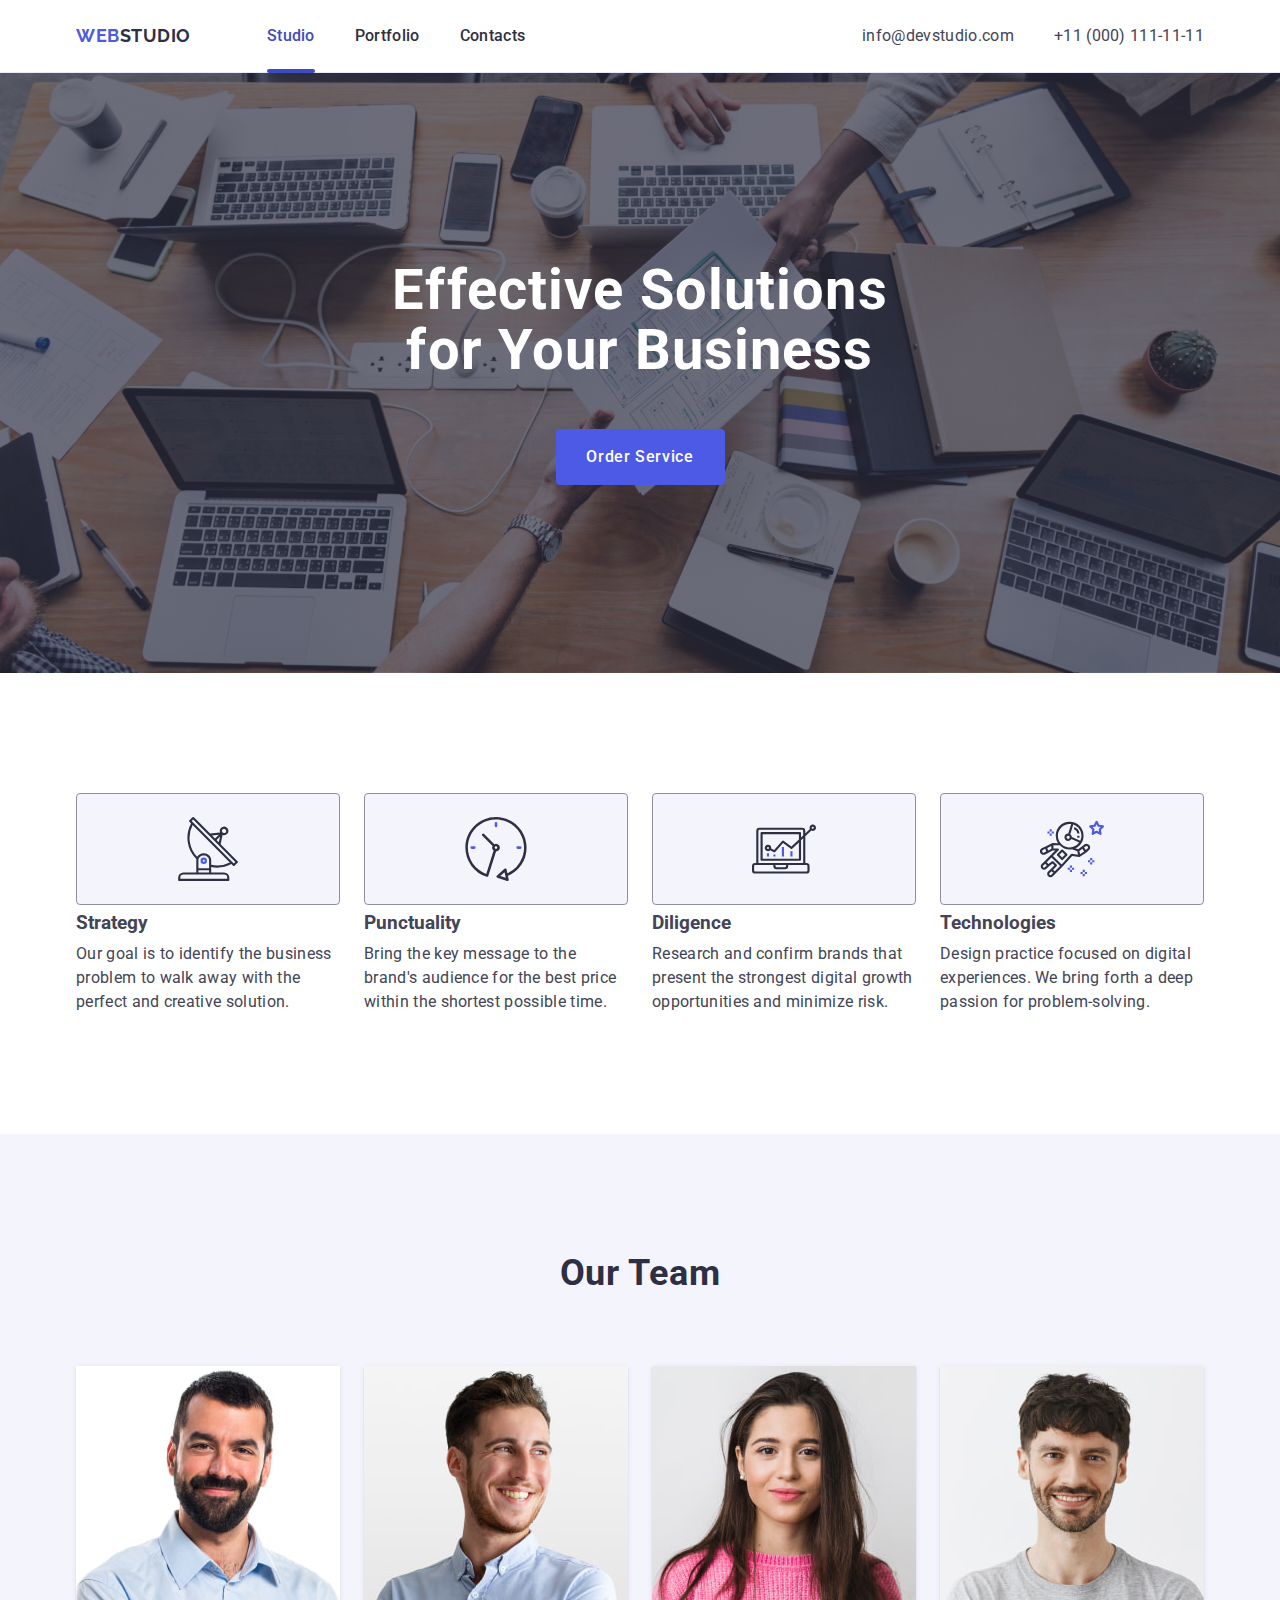
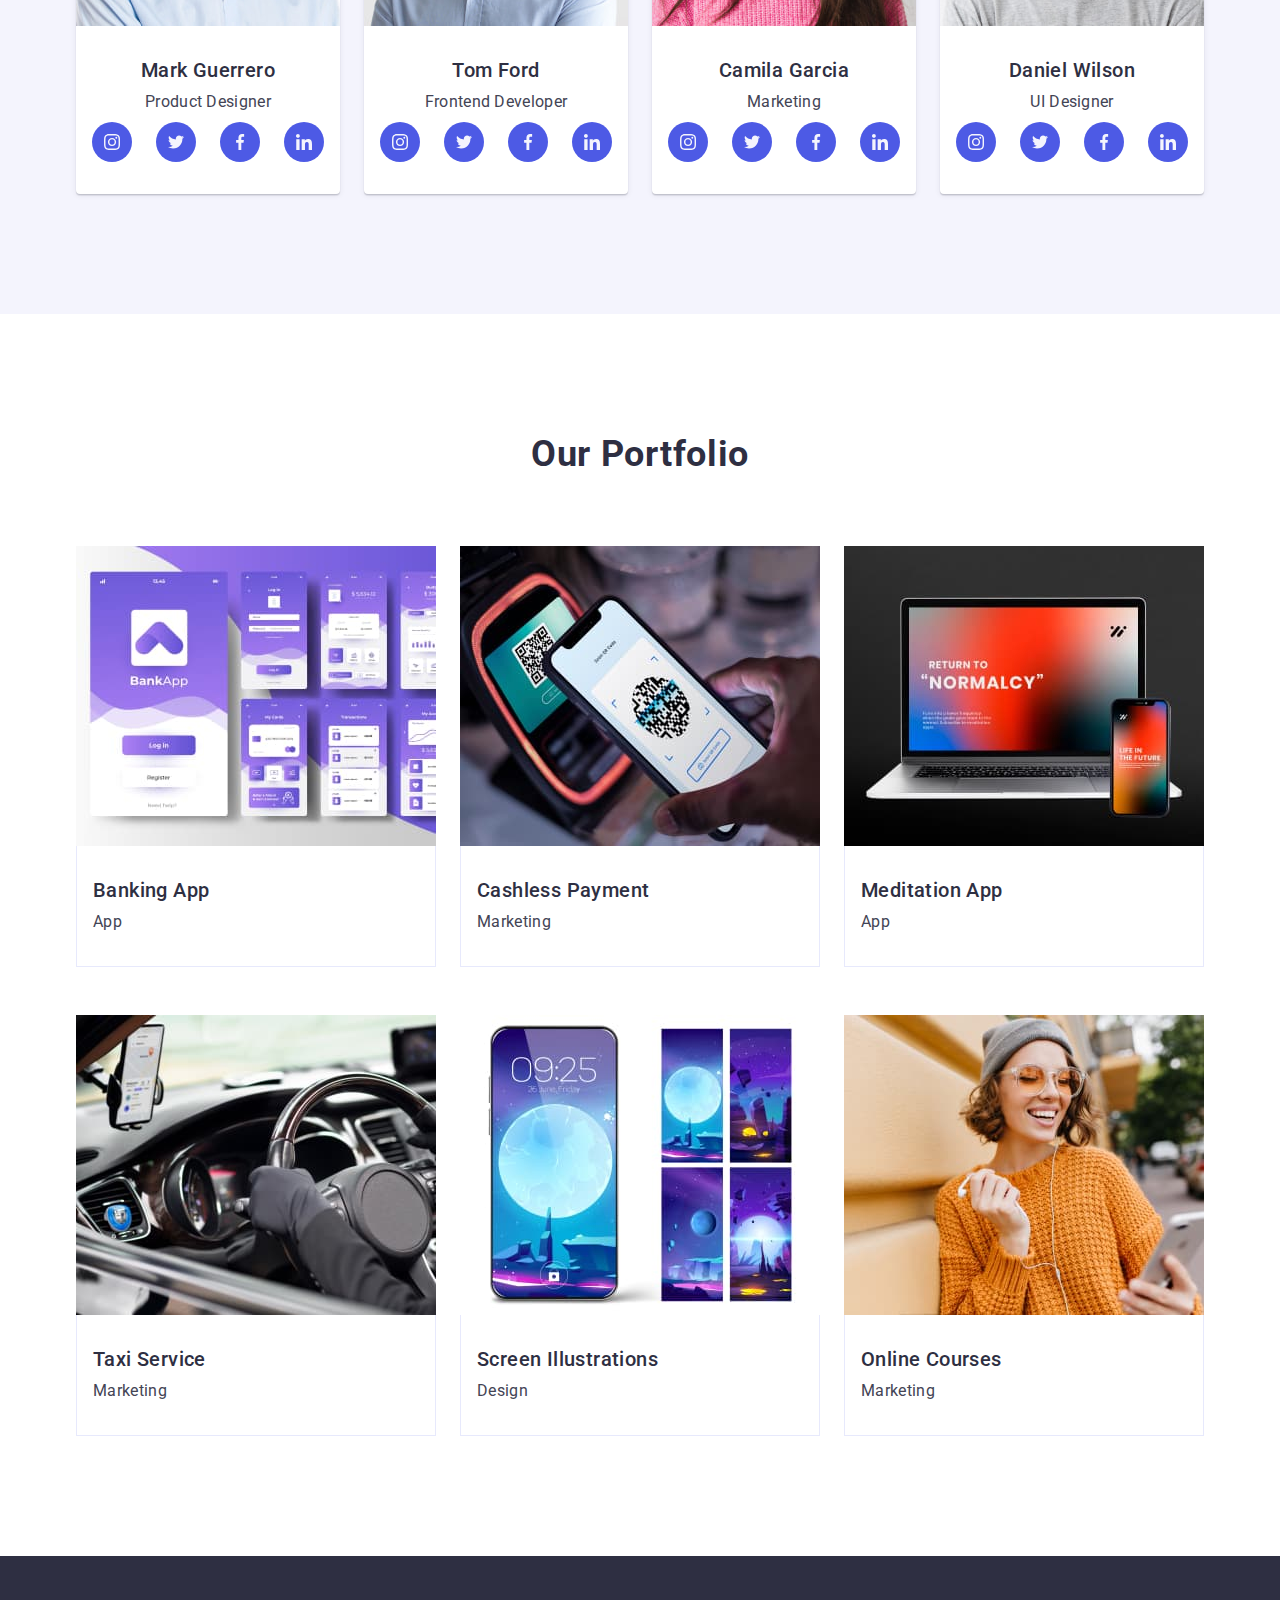
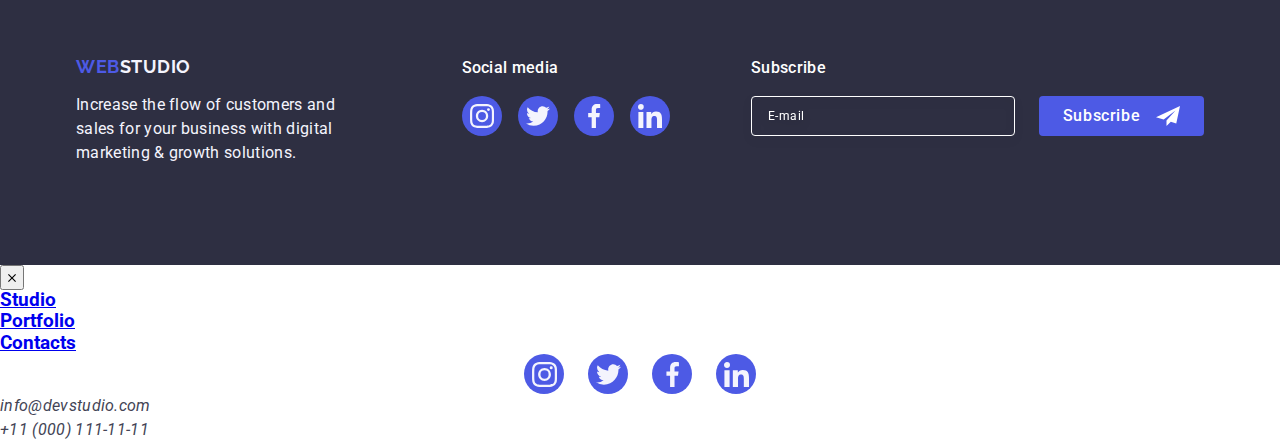
==== commit c4ac6b0f: "320px menu done" ====
--- a/index.html
+++ b/index.html
@@ -468,7 +468,7 @@
 
     <!--todo Modal Window -->
 
-    <div class="modal-window-back">
+    <div class="modal-window-back is-open">
         <div class="modal-window">
 
             <button class="modal-sbm-close" type="button">
@@ -539,7 +539,7 @@
             </form>
         </div>
     </div>
-    <div class="menu-modal-window-back">
+    <div class="menu-modal-window-back is-open">
         <div class="menu-modal">
             <div class="menu-modal-window">
                 <button class="menu-modal-sbm-close" type="button">
@@ -547,17 +547,17 @@
                         <use href="./images/icons.svg#icon-close-modal"></use>
                     </svg>
                 </button>
-                <div class="menu-modal-title">
-                    <h3 class="menu-modal-title-text">
-                        <a class="menu-modal-title-text-link active-but" href="./index.html">Studio</a>
-                    </h3>
-                    <h3 class="menu-modal-title-text">
-                        <a class="menu-modal-title-text-link" href="./index.html">Portfolio</a>
-                    </h3>
-                    <h3 class="menu-modal-title-text">
-                        <a class="menu-modal-title-text-link" href="./index.html">Contacts</a>
-                    </h3>
-                </div>
+
+                <h3 class="menu-modal-title-text">
+                    <a class="menu-modal-title-text-link active-but" href="./index.html">Studio</a>
+                </h3>
+                <h3 class="menu-modal-title-text">
+                    <a class="menu-modal-title-text-link" href="./index.html">Portfolio</a>
+                </h3>
+                <h3 class="menu-modal-title-text">
+                    <a class="menu-modal-title-text-link" href="./index.html">Contacts</a>
+                </h3>
+
                 <div class="modal-bottom">
                     <ul class="list-ikon-soc modal-list-soc">
                         <li class="elem-list-ikon-soc">
--- a/css/style.css
+++ b/css/style.css
@@ -907,6 +907,7 @@
         line-height: 1.11;
         font-size: 36px;
         margin: 0 auto 72px;
+        max-width: 165px;
     }
     .icon-cont {
         display: none;
@@ -1055,6 +1056,7 @@
         margin-top: 72px;
         margin-left: 16px;
         gap: 40px;
+        margin-bottom: 168px;
     }
         .address-menu-modal {
             font-style: normal;
@@ -1079,13 +1081,10 @@
         }
 
         .modal-bottom{
-        left: 0;
-        bottom: 0;
-        position: absolute;
+        padding-top: 128px;
         display: flex;
         flex-direction: column-reverse;
         justify-content: center;
-        padding-bottom: 40px;
         gap: 48px;
         margin: 0 auto;
         width: 100%;
@@ -1094,8 +1093,36 @@
             gap: 40px;
         }
         .menu-modal-window-back {
-            display: block;
+            display: none;
         }
-}   
+        
+        .first-section {
+            background-image: linear-gradient(rgba(46, 47, 66, 0.70), rgba(46, 47, 66, 0.70)), url(../images/section-one-bg.jpg);
+        }
+        @media (min-resolution: 192dpi) {
+            .first-section {
+                background-image: linear-gradient(rgba(46, 47, 66, 0.70), rgba(46, 47, 66, 0.70)), url(../images/section-one-bg@2.jpg);
+            }
+        }
+        .menu-modal-window{
+            padding-bottom: 40px;
+            padding: 72px 16px 0 16px;
+            width: 320px;
+            margin: 0 auto;
+            display: flex;
+            flex-direction: column;
+            justify-content: space-between;
+            gap:40px;
+        }
+}
+
+
 /*------ END 768PX - 1158PX ------*/
-/* ... */+/* ... */
+
+.is-open {
+    display: block;
+}
+.modal-window-back {
+    display: none;
+}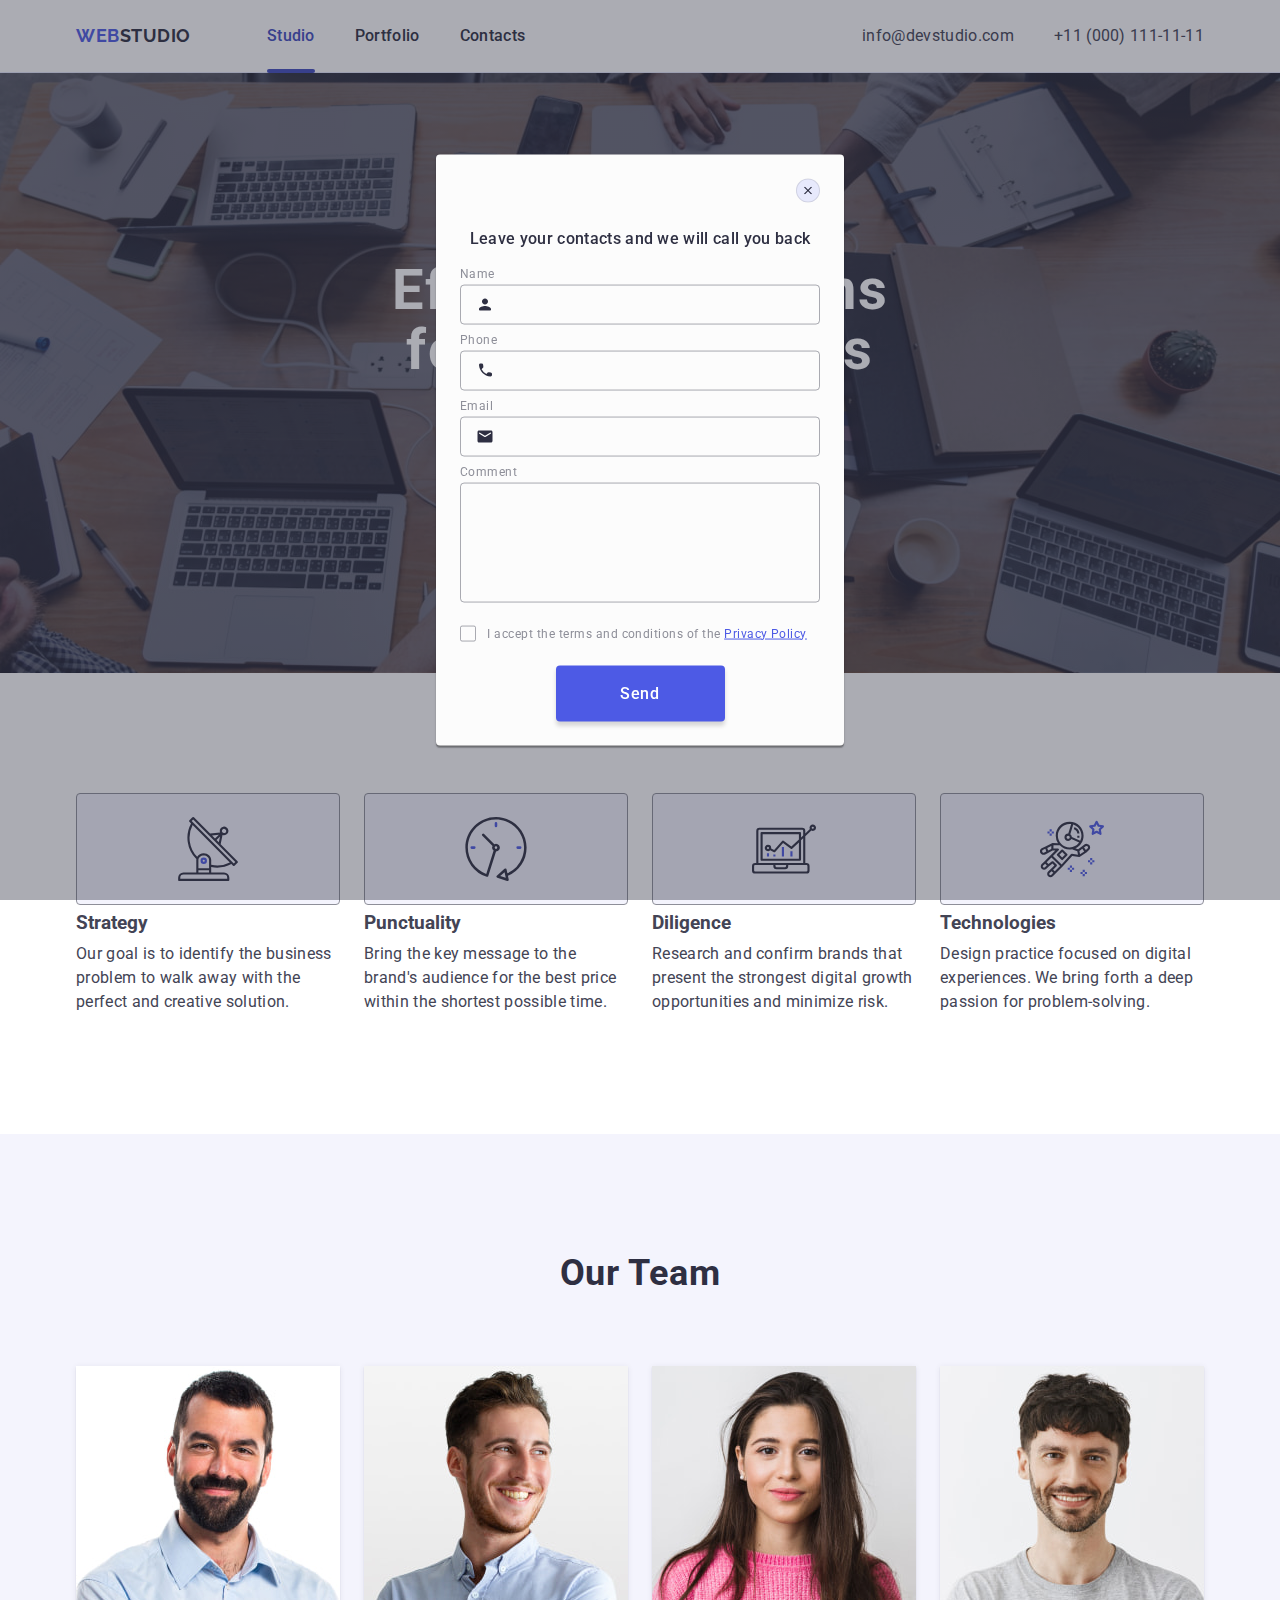
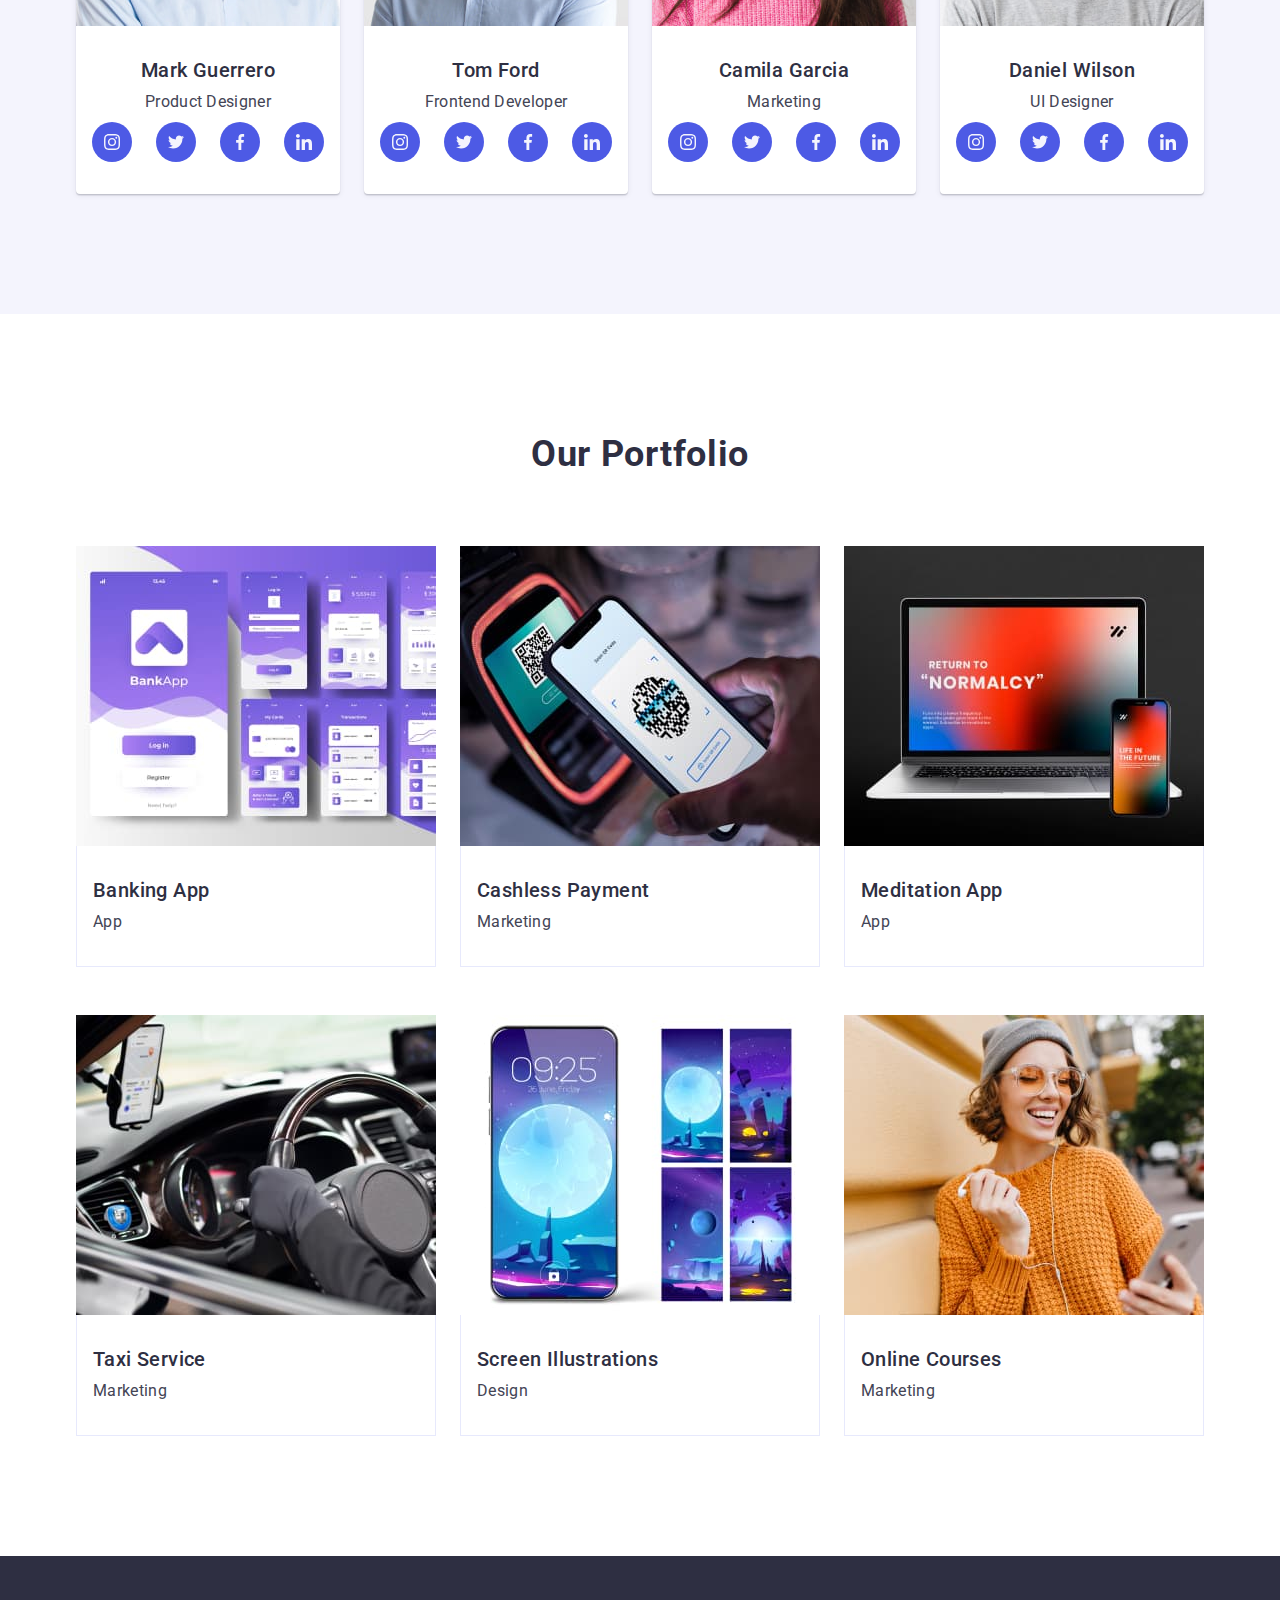
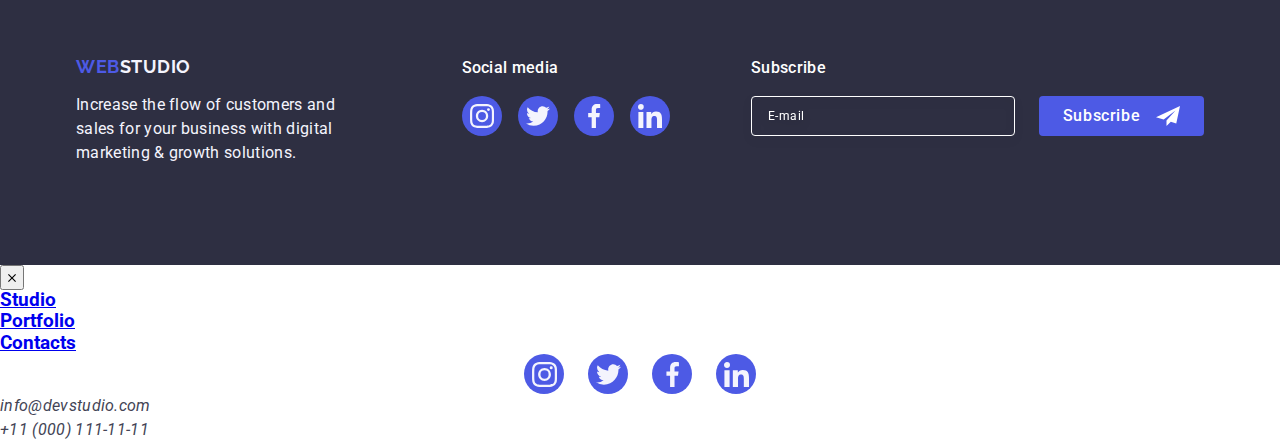
==== commit 387c0356: "header 320px done" ====
--- a/index.html
+++ b/index.html
@@ -529,10 +529,12 @@
                             <svg class="modal-check-svg-icon" width="10" height="8">
                                 <use href="./images/icons.svg#icon-check-click"></use>
                             </svg>
-                        </span>I accept the terms and conditions of the
-                        <a class="modal-link" href="">
-                            Privacy Policy
-                        </a>
+                        </span>
+                        <span class="span-for-mob">I accept the terms and conditions of the
+                            <a class="modal-link" href="">
+                                Privacy Policy
+                            </a>
+                        </span>
                     </label>
                 </div>
                 <button type="button" class="modal-submit-btn">Send</button>
--- a/css/style.css
+++ b/css/style.css
@@ -843,7 +843,7 @@
         display: none;
     }
     .nav-menu{
-        margin: 17.5px 0 17.5px 0;
+        padding: 17.5px 0 17.5px 0;
         display: flex;
         align-items: center;
         justify-content: space-between;
@@ -1114,15 +1114,24 @@
             justify-content: space-between;
             gap:40px;
         }
+        .span-for-mob{
+
+        }
+        .modal-label-priv {
+            display: flex;
+            align-items: center;
+        }
+        .modal-span-check{
+            flex-shrink: 0;
+        }
 }
 
 
 /*------ END 768PX - 1158PX ------*/
 /* ... */
-
+.modal-window-back {
+    display: none;
+}
 .is-open {
     display: block;
 }
-.modal-window-back {
-    display: none;
-}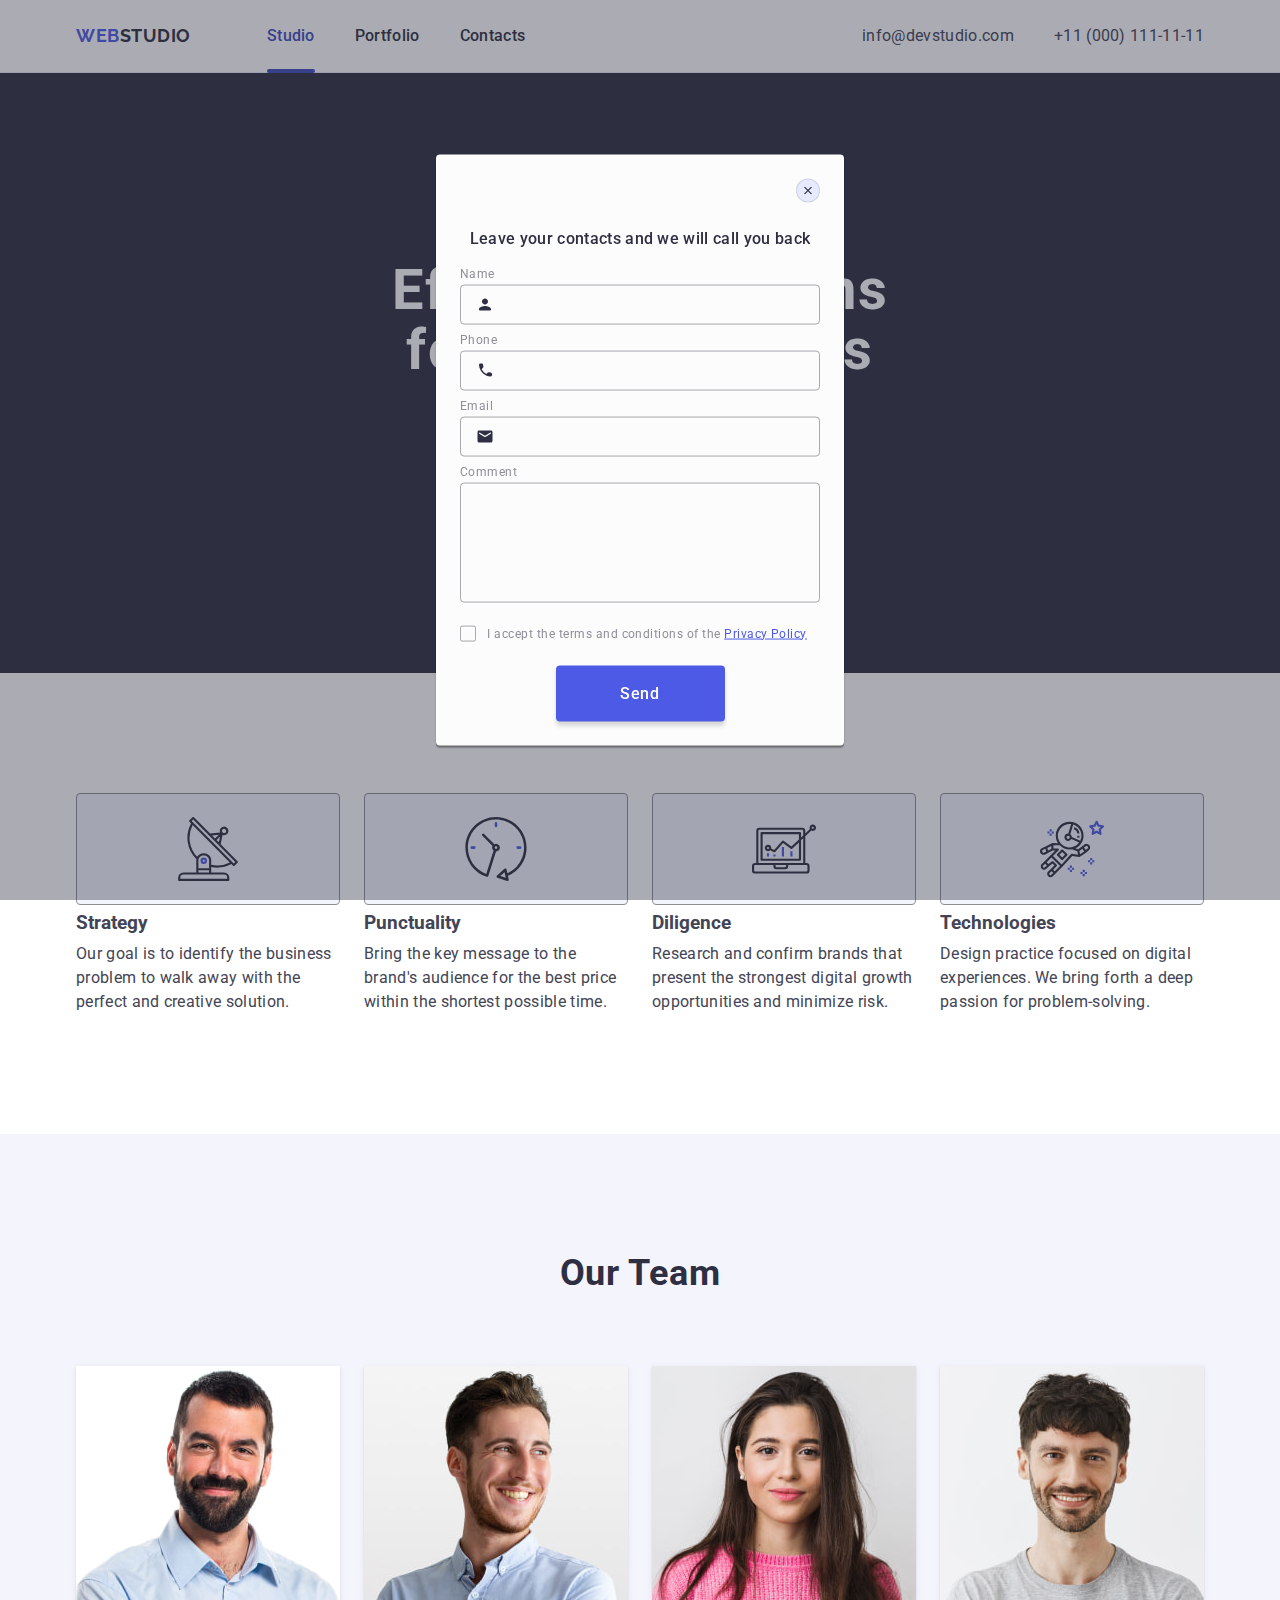
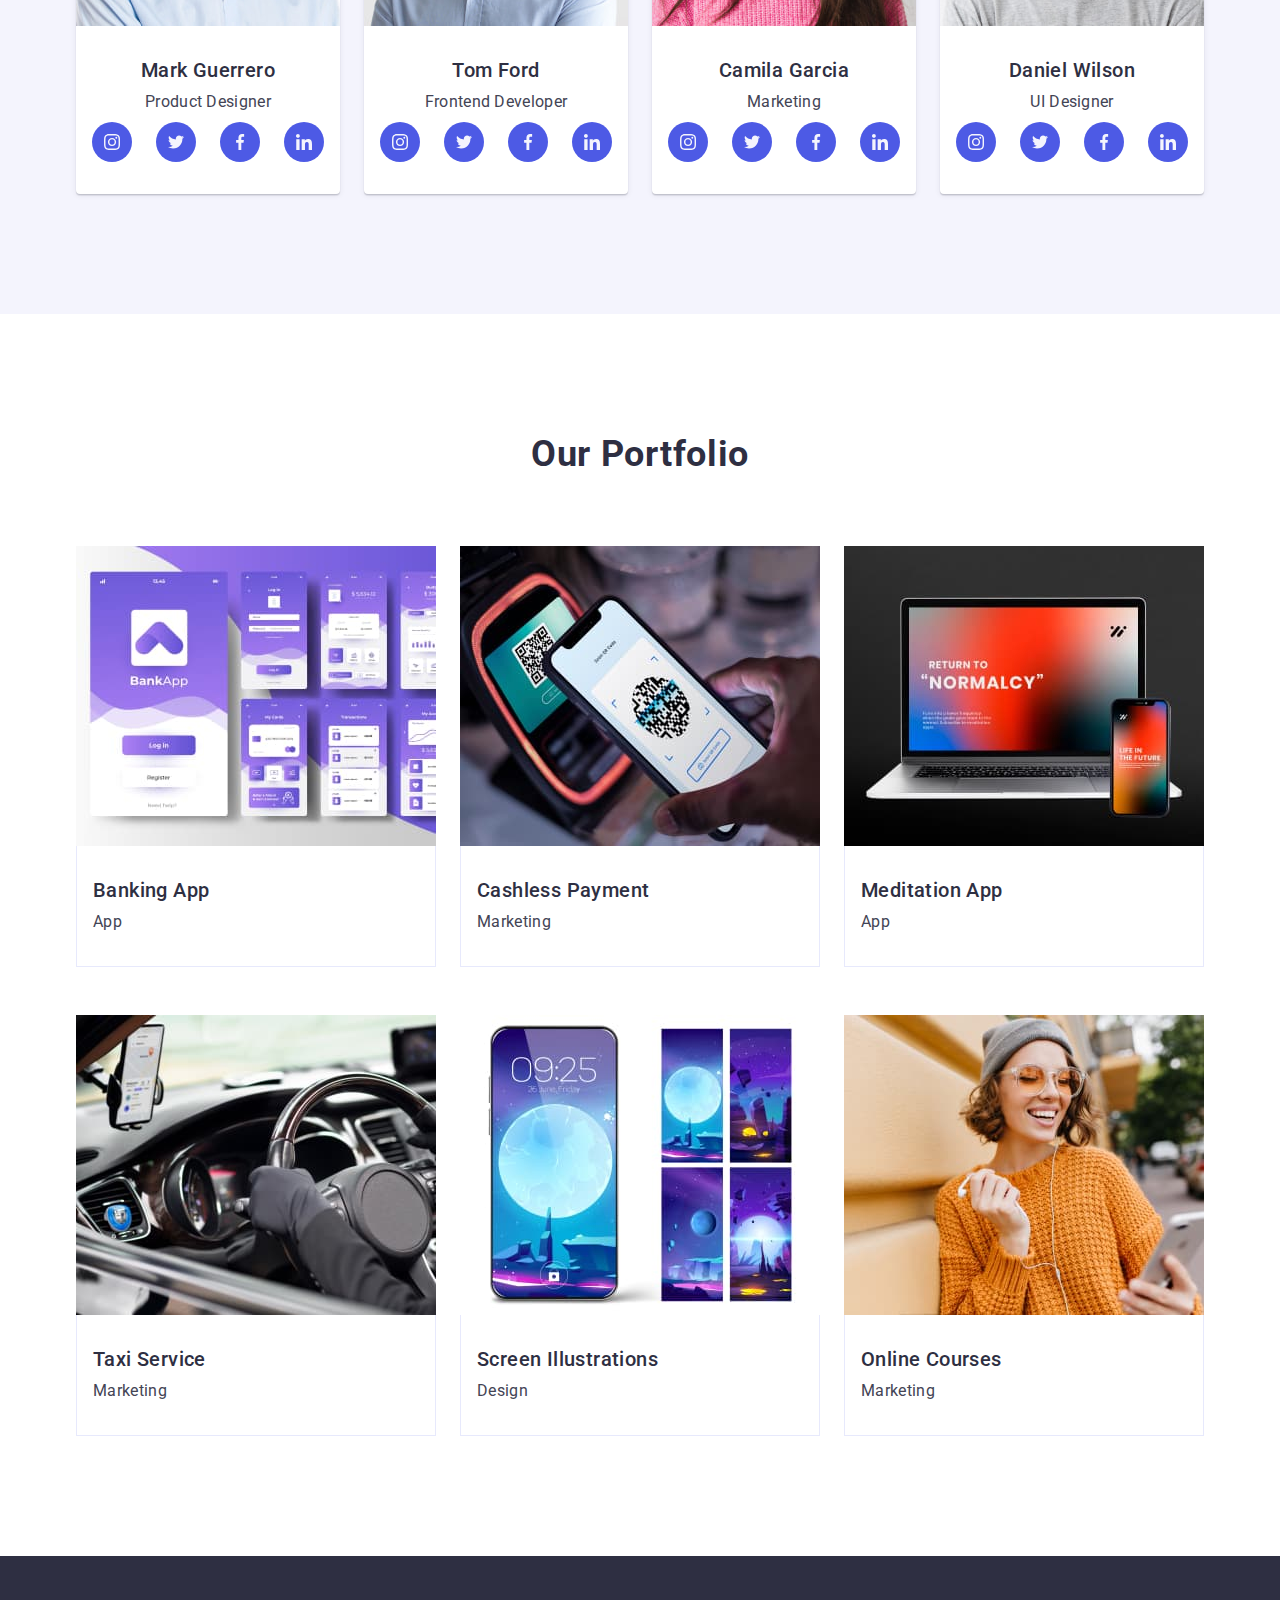
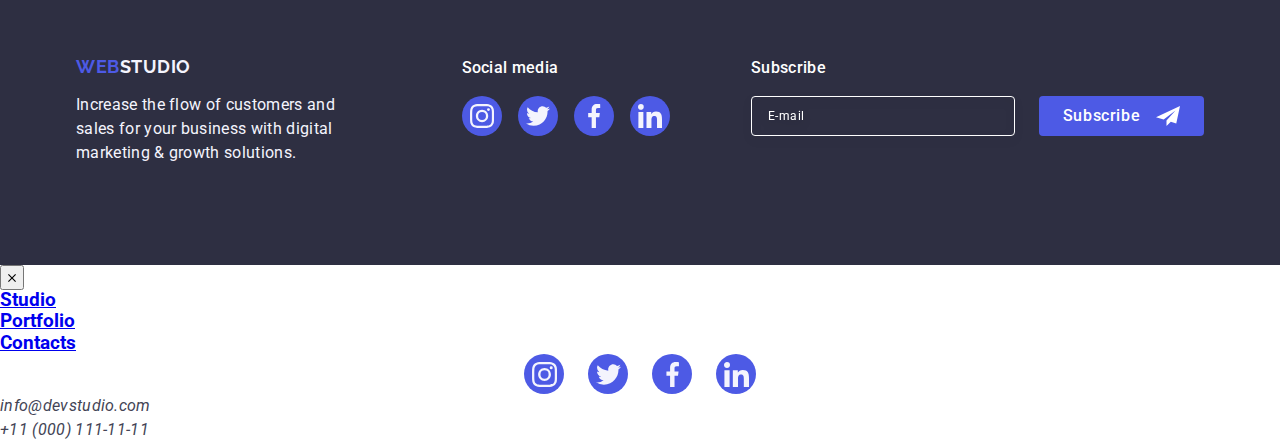
==== commit bb9cdf65: "final picture" ====
--- a/index.html
+++ b/index.html
@@ -304,7 +304,13 @@
                 <ul class="list-sec-fourth">
                     <li class="elem-list-fourth">
                         <div class="img-list-app">
-                            <img src="./images/made/img-8-v2.jpg" alt="Banking App Interface Concept" width="360" />
+
+                            <img class="mob-img" srcset="./images/banking-app@1.jpg 1x, ./images/banking-app@2.jpg 2x"
+                                src="./images/made/img-8-v2.jpg" alt="Banking App Interface Concept" width="360" />
+                            <!-- Сверху мобилка снизу десктоп и планшетка -->
+                            <img class="desc-img" src="./images/made/img-8-v2.jpg" alt="Banking App Interface Concept"
+                                width="360" />
+
                             <p class="text-hover-img">14 Stylish and User-Friendly App Design Concepts · Task Manager
                                 App ·
                                 Calorie Tracker App
@@ -318,7 +324,13 @@
                     </li>
                     <li class="elem-list-fourth">
                         <div class="img-list-app">
-                            <img src="./images/made/img-7-v2.jpg" width="360" alt="Cashless Payment" />
+
+                            <img class="mob-img"
+                                srcset="./images/cashless-payment@1.jpg 1x, ./images/cashless-payment@2.jpg 2x"
+                                src="./images/made/img-7-v2.jpg" alt="Cashless Payment" width="360" />
+                            <!-- Сверху мобилка снизу десктоп и планшетка -->
+                            <img class="desc-img" src="./images/made/img-7-v2.jpg" alt="Cashless Payment" width="360" />
+
                             <p class="text-hover-img">14 Stylish and User-Friendly App Design Concepts · Task Manager
                                 App ·
                                 Calorie Tracker App
@@ -332,7 +344,13 @@
                     </li>
                     <li class="elem-list-fourth">
                         <div class="img-list-app">
-                            <img src="./images/made/img-6-v2.jpg" width="360" alt="Meditation App">
+
+                            <img class="mob-img"
+                                srcset="./images/meditation-app@1.jpg 1x, ./images/meditation-app@2.jpg 2x"
+                                src="./images/made/img-6-v2.jpg" alt="Meditation App" width="360" />
+                            <!-- Сверху мобилка снизу десктоп и планшетка -->
+                            <img class="desc-img" src="./images/made/img-6-v2.jpg" alt="Meditation App" width="360" />
+
                             <p class="text-hover-img">14 Stylish and User-Friendly App Design Concepts · Task Manager
                                 App ·
                                 Calorie Tracker App
@@ -347,7 +365,13 @@
                     </li>
                     <li class="elem-list-fourth">
                         <div class="img-list-app">
-                            <img src="./images/made/img-5-v2.jpg" width="360" alt="Taxi Service" />
+
+
+                            <img class="mob-img" srcset="./images/taxi-service@1.jpg 1x, ./images/taxi-service@2.jpg 2x"
+                                src="./images/made/img-5-v2.jpg" alt="Taxi Service" width="360" />
+                            <!-- Сверху мобилка снизу десктоп и планшетка -->
+                            <img class="desc-img" src="./images/made/img-5-v2.jpg" alt="Taxi Service" width="360" />
+
                             <p class="text-hover-img">14 Stylish and User-Friendly App Design Concepts · Task Manager
                                 App ·
                                 Calorie Tracker App
@@ -363,7 +387,14 @@
                     </li>
                     <li class="elem-list-fourth">
                         <div class="img-list-app">
-                            <img src="./images/made/img-4-v2.jpg" width="360" alt="Screen Illustrations" />
+
+                            <img class="mob-img"
+                                srcset="./images/screen-illustrations@1.jpg 1x, ./images/screen-illustrations@2.jpg 2x"
+                                src="./images/made/img-4-v2.jpg" alt="Screen Illustrations" width="360" />
+                            <!-- Сверху мобилка снизу десктоп и планшетка -->
+                            <img class="desc-img" src="./images/made/img-4-v2.jpg" alt="Screen Illustrations"
+                                width="360" />
+
                             <p class="text-hover-img">14 Stylish and User-Friendly App Design Concepts · Task Manager
                                 App ·
                                 Calorie Tracker App
@@ -378,7 +409,14 @@
                     </li>
                     <li class="elem-list-fourth">
                         <div class="img-list-app">
-                            <img src="./images/made/img-3-v2.jpg" width="360" alt="Online Courses" />
+
+
+                            <img class="mob-img"
+                                srcset="./images/online-courses@1.jpg 1x, ./images/online-courses@2.jpg.jpg 2x"
+                                src="./images/made/img-3-v2.jpg" alt="Online Courses" width="360" />
+                            <!-- Сверху мобилка снизу десктоп и планшетка -->
+                            <img class="desc-img" src="./images/made/img-3-v2.jpg" alt="Online Courses" width="360" />
+
                             <p class="text-hover-img">14 Stylish and User-Friendly App Design Concepts · Task Manager
                                 App ·
                                 Calorie Tracker App
@@ -409,7 +447,7 @@
                     solutions.
                 </p>
             </div>
-            <div>
+            <div class="block-footer-p">
                 <p class="footer-p">
                     Social media
                 </p>
--- a/css/style.css
+++ b/css/style.css
@@ -151,10 +151,6 @@
     background-color: #2e2f42;
     padding: 188px 0;
     background-repeat: no-repeat;
-    background-image: linear-gradient(
-         rgba(46, 47, 66, 0.70), 
-         rgba(46, 47, 66, 0.70)), 
-         url(../images/people-office.jpg);
     background-position: center;
     background-size: cover;    
 }
@@ -213,6 +209,9 @@
 }
 .capt-sec-sect{
     margin-bottom: 8px;
+}
+.mob-img{
+    display: none;
 }
 .section-two-h-tree{
     font-weight: 500;
@@ -722,9 +721,11 @@
 
 
 @media (max-width: 1159px) and (min-width: 768px){
+    .logo{
+        margin-right: 120px;
+    }
     .container {
         width: 768px;
-        padding: 0 16px;
     }
     .address-link{
         font-size: 12px;
@@ -887,7 +888,6 @@
         margin-top: 72px;
     }
     .footer-p {
-        margin-top: 72px;
         text-align: center;
     }
     .text-footer-form {
@@ -1099,11 +1099,6 @@
         .first-section {
             background-image: linear-gradient(rgba(46, 47, 66, 0.70), rgba(46, 47, 66, 0.70)), url(../images/section-one-bg.jpg);
         }
-        @media (min-resolution: 192dpi) {
-            .first-section {
-                background-image: linear-gradient(rgba(46, 47, 66, 0.70), rgba(46, 47, 66, 0.70)), url(../images/section-one-bg@2.jpg);
-            }
-        }
         .menu-modal-window{
             padding-bottom: 40px;
             padding: 72px 16px 0 16px;
@@ -1124,14 +1119,69 @@
         .modal-span-check{
             flex-shrink: 0;
         }
+        .block-footer-p{
+            margin-top: 72px;
+        }
+        .mob-img{
+            display: block;
+        }
+        .desc-img{
+            display: none;
+        }
 }
 
 
 /*------ END 768PX - 1158PX ------*/
-/* ... */
+/* ... 
+(max-width: 1159px) and (min-width: 768px) */
 .modal-window-back {
     display: none;
 }
 .is-open {
     display: block;
 }
+
+
+/* TABLET IMAGE*/
+/* tablet image X2*/ 
+@media (min-resolution: 192dpi)  and (min-width: 768px) and (max-width: 1159px){
+    .first-section {
+        background-image: linear-gradient(rgba(46, 47, 66, 0.70), rgba(46, 47, 66, 0.70)), url(../images/tablet-section-one-bg@2.jpg);
+    }
+}
+/* tablet image X1*/
+@media (min-resolution: 96dpi) and (min-width: 768px) and (max-width: 1159px) {
+    .first-section {
+        background-image: linear-gradient(rgba(46, 47, 66, 0.70), rgba(46, 47, 66, 0.70)), url(../images/tablet-section-one-bg@1.jpg);
+    }
+}
+
+/* MOBILE IMAGE */
+/* mobile image X1*/
+@media (min-resolution: 96dpi) and (min-width: 320px) and (max-width: 768px) {
+    .first-section {
+        background-image: linear-gradient(rgba(46, 47, 66, 0.70), rgba(46, 47, 66, 0.70)), url(../images/section-one-bg@1.jpg);
+    }
+}
+/* mobile image X2*/
+@media (min-resolution: 192dpi) and (min-width: 320px) and (max-width: 768px) {
+    .first-section {
+        background-image: linear-gradient(rgba(46, 47, 66, 0.70), rgba(46, 47, 66, 0.70)), url(../images/section-one-bg@2.jpg);
+    }
+}
+
+
+
+/* DESCTOP IMAGE*/
+/* desctop image X1*/
+@media (min-resolution: 192dpi) and (min-width: 1159px){
+    .first-section {
+        background-image: linear-gradient(rgba(46, 47, 66, 0.70), rgba(46, 47, 66, 0.70)), url(../images/desctop-section-one-bg@1.jpg);
+    }
+}
+/* desctop image X2*/
+@media (min-resolution: 192dpi) and (min-width: 1159px){
+    .first-section {
+        background-image: linear-gradient(rgba(46, 47, 66, 0.70), rgba(46, 47, 66, 0.70)), url(../images/section-one-bg@2.jpg);
+    }
+}
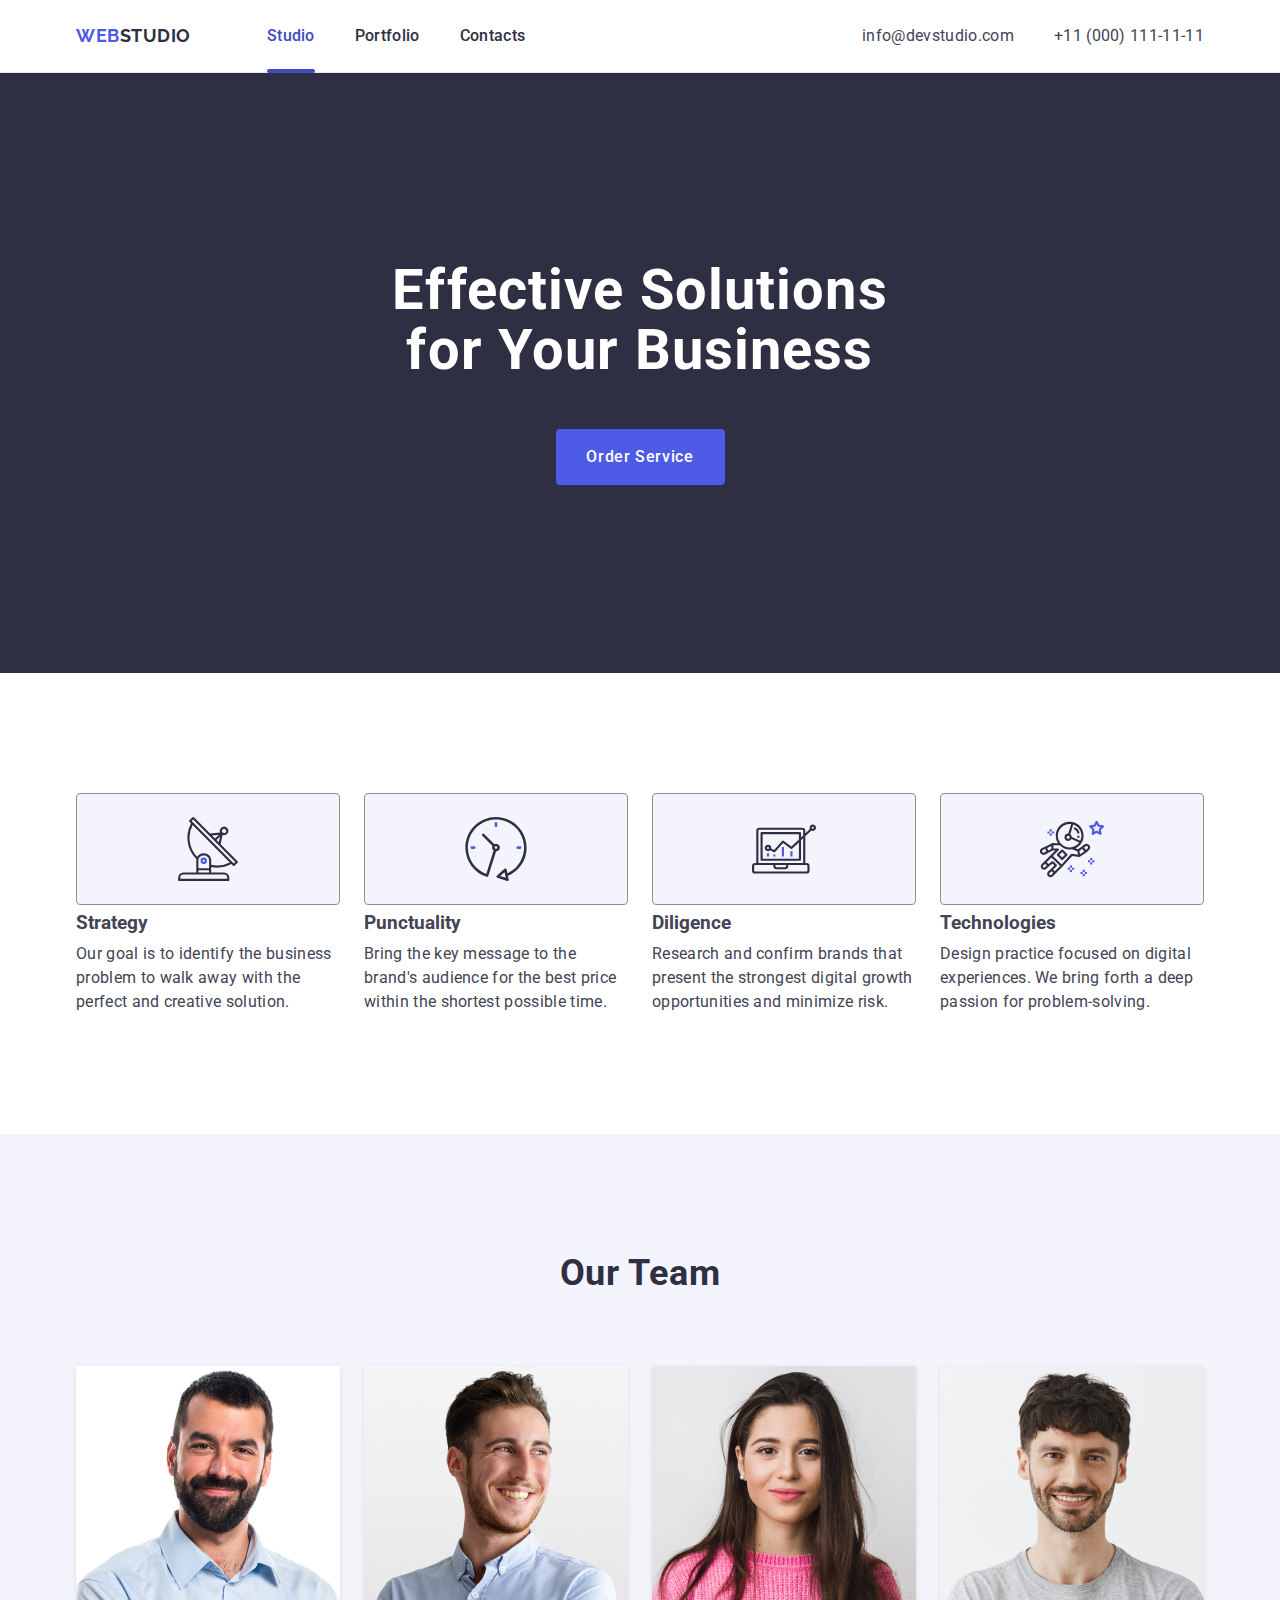
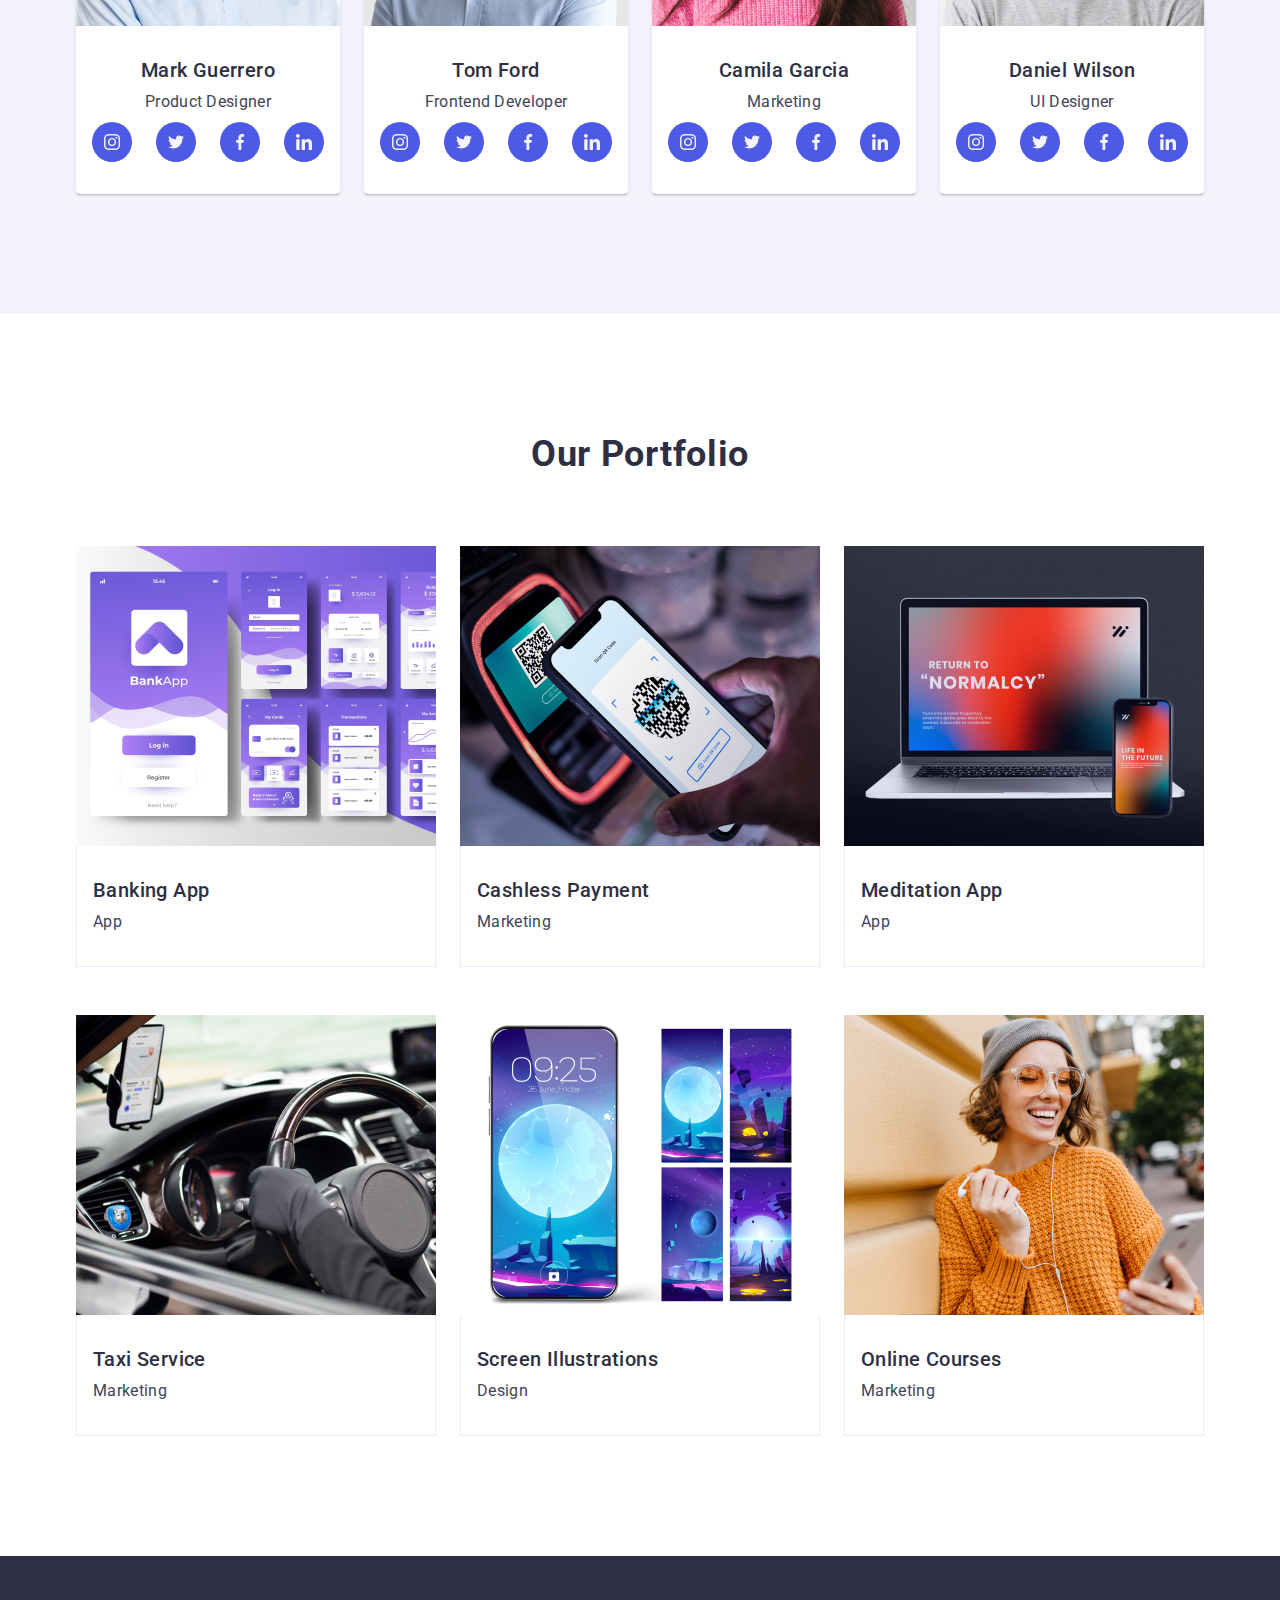
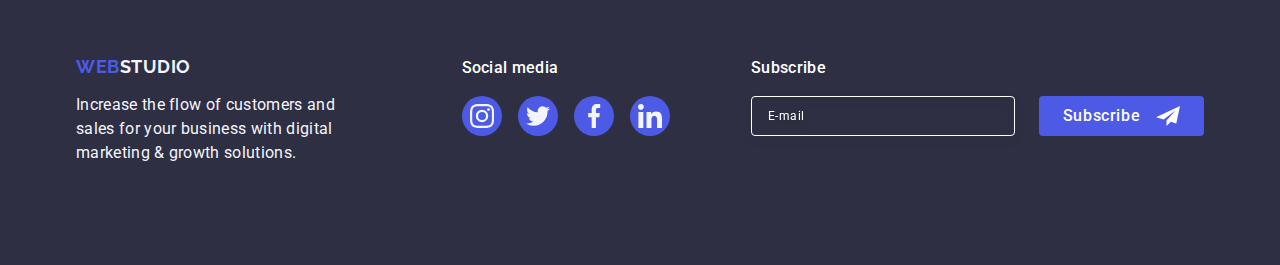
==== commit 043f0cf2: "final v 1.4" ====
--- a/index.html
+++ b/index.html
@@ -127,8 +127,15 @@
                 <h2 class="third-section-title">Our Team</h2>
                 <ul class="list-sec-three">
                     <li class="section-tree-li">
-                        <img class="picture-team" src="./images/made/img-3.jpg" alt="Mark Guerrero" width="264"
-                            height="260">
+
+                        <img class="mob-img"
+                            srcset="./images/our-team/mark-guerrero@1.jpg 1x, ./images//our-team/mark-guerrero@2.jpg 2x"
+                            src="./images/made/img-3.jpg" alt="Mark Guerrero" width="360" />
+                        <!-- Сверху мобилка снизу десктоп и планшетка -->
+                        <img class="desc-img-our-team"
+                            srcset="./images/our-team/mark-guerrero@1.jpg 1x, ./images//our-team/mark-guerrero@2.jpg 2x"
+                            src="./images/made/img-3.jpg" alt="Mark Guerrero" width="264" />
+
                         <div class="name-text-team">
                             <h3 class="third-section-caption">Mark Guerrero</h3>
                             <p class="third-section-text">Product Designer</p>
@@ -169,7 +176,15 @@
                         </div>
                     </li>
                     <li class="section-tree-li">
-                        <img class="picture-team" src="./images/made/img-2.jpg" alt="Tom Ford" width="264" height="260">
+
+                        <img class="mob-img"
+                            srcset="./images/our-team/tom-ford@1.jpg 1x, ./images//our-team/tom-ford@2.jpg 2x"
+                            src="./images/made/img-2.jpg" alt="Tom Ford" width="360" />
+                        <!-- Сверху мобилка снизу десктоп и планшетка -->
+                        <img class="desc-img-our-team"
+                            srcset="./images/our-team/tom-ford@1.jpg 1x, ./images//our-team/tom-ford@2.jpg 2x"
+                            src="./images/made/img-2.jpg" alt="Tom Ford" width="264" />
+
                         <div class="name-text-team">
                             <h3 class="third-section-caption">Tom Ford</h3>
                             <p class="third-section-text">Frontend Developer</p>
@@ -210,8 +225,19 @@
                         </div>
                     </li>
                     <li class="section-tree-li">
-                        <img class="picture-team" src="./images/made/img-1.jpg" alt="Camila Garcia" width="264"
-                            height="260">
+
+
+
+                        <img class="mob-img"
+                            srcset="./images/our-team/camila-garcia@1.jpg 1x, ./images//our-team/camila-garcia@2.jpg 2x"
+                            src="./images/made/img-1.jpg" alt="Camila Garcia" width="360" />
+                        <!-- Сверху мобилка снизу десктоп и планшетка -->
+                        <img class="desc-img-our-team"
+                            srcset="./images/our-team/camila-garcia@1.jpg 1x, ./images//our-team/camila-garcia@2.jpg 2x"
+                            src="./images/made/img-1.jpg" alt="Camila Garcia" width="264" />
+
+
+
                         <div class="name-text-team">
                             <h3 class="third-section-caption">Camila Garcia</h3>
                             <p class="third-section-text">Marketing</p>
@@ -252,8 +278,16 @@
                         </div>
                     </li>
                     <li class="section-tree-li">
-                        <img class="picture-team" src="./images/made/img.jpg" alt="Daniel Wilson" width="264"
-                            height="260">
+
+                        <img class="mob-img"
+                            srcset="./images/our-team/daniel-wilson@1.jpg 1x, ./images//our-team/daniel-wilson@2.jpg 2x"
+                            src="./images/made/img.jpg" alt="Daniel Wilson" width="360" />
+                        <!-- Сверху мобилка снизу десктоп и планшетка -->
+                        <img class="desc-img-our-team"
+                            srcset="./images/our-team/daniel-wilson@1.jpg 1x, ./images//our-team/daniel-wilson@2.jpg 2x"
+                            src="./images/made/img.jpg" alt="Daniel Wilson" width="264" />
+
+
                         <div class="name-text-team">
                             <h3 class="third-section-caption">Daniel Wilson</h3>
                             <p class="third-section-text">UI Designer</p>
@@ -306,10 +340,18 @@
                         <div class="img-list-app">
 
                             <img class="mob-img" srcset="./images/banking-app@1.jpg 1x, ./images/banking-app@2.jpg 2x"
-                                src="./images/made/img-8-v2.jpg" alt="Banking App Interface Concept" width="360" />
-                            <!-- Сверху мобилка снизу десктоп и планшетка -->
-                            <img class="desc-img" src="./images/made/img-8-v2.jpg" alt="Banking App Interface Concept"
-                                width="360" />
+                                src="./images/made/img-8-v2.jpg" alt="Banking App Interface Concept" width="288"
+                                height="280" />
+                            <!-- Сверху мобилка снизу десктоп -->
+                            <img class="desc-img"
+                                srcset="./images/our-portfolio/deck-banking-app@1.jpg 1x, ./images/our-portfolio/deck-banking-app@2.jpg 2x"
+                                src="./images/made/img-8-v2.jpg" alt="Banking App Interface Concept" width="360"
+                                height="300" />
+                            <!-- Сверху мобилка снизу планшетка -->
+                            <img class="tabl-img" srcset="./images/banking-app@1.jpg 1x, ./images/banking-app@2.jpg 2x"
+                                src="./images/made/img-8-v2.jpg" alt="Banking App Interface Concept" width="356"
+                                height="300" />
+
 
                             <p class="text-hover-img">14 Stylish and User-Friendly App Design Concepts · Task Manager
                                 App ·
@@ -327,9 +369,15 @@
 
                             <img class="mob-img"
                                 srcset="./images/cashless-payment@1.jpg 1x, ./images/cashless-payment@2.jpg 2x"
-                                src="./images/made/img-7-v2.jpg" alt="Cashless Payment" width="360" />
-                            <!-- Сверху мобилка снизу десктоп и планшетка -->
-                            <img class="desc-img" src="./images/made/img-7-v2.jpg" alt="Cashless Payment" width="360" />
+                                src="./images/made/img-7-v2.jpg" alt="Meditation App" width="288" height="280" />
+                            <!-- Сверху мобилка снизу десктоп -->
+                            <img class="desc-img"
+                                srcset="./images/our-portfolio/deck-cashless-payment@1.jpg 1x, ./images/our-portfolio/deck-cashless-payment@2.jpg 2x"
+                                src="./images/made/img-7-v2.jpg" alt="Meditation App" width="360" height="300" />
+                            <!-- Сверху мобилка снизу планшетка -->
+                            <img class="tabl-img"
+                                srcset="./images/cashless-payment@1.jpg 1x, ./images/cashless-payment@2.jpg 2x"
+                                src="./images/made/img-7-v2.jpg" alt="Meditation App" width="356" height="300" />
 
                             <p class="text-hover-img">14 Stylish and User-Friendly App Design Concepts · Task Manager
                                 App ·
@@ -345,11 +393,19 @@
                     <li class="elem-list-fourth">
                         <div class="img-list-app">
 
+
                             <img class="mob-img"
                                 srcset="./images/meditation-app@1.jpg 1x, ./images/meditation-app@2.jpg 2x"
-                                src="./images/made/img-6-v2.jpg" alt="Meditation App" width="360" />
-                            <!-- Сверху мобилка снизу десктоп и планшетка -->
-                            <img class="desc-img" src="./images/made/img-6-v2.jpg" alt="Meditation App" width="360" />
+                                src="./images/made/img-6-v2.jpg" alt="Cashless Payment" width="288" height="280" />
+                            <!-- Сверху мобилка снизу десктоп -->
+                            <img class="desc-img"
+                                srcset="./images/our-portfolio/deck-meditation-app@1.jpg 1x, ./images/our-portfolio/deck-meditation-app@2.jpg 2x"
+                                src="./images/made/img-6-v2.jpg" alt="Cashless Payment" width="360" height="300" />
+                            <!-- Сверху мобилка снизу планшетка -->
+                            <img class="tabl-img"
+                                srcset="./images/meditation-app@1.jpg 1x, ./images/meditation-app@2.jpg 2x"
+                                src="./images/made/img-6-v2.jpg" alt="Cashless Payment" width="356" height="300" />
+
 
                             <p class="text-hover-img">14 Stylish and User-Friendly App Design Concepts · Task Manager
                                 App ·
@@ -368,9 +424,15 @@
 
 
                             <img class="mob-img" srcset="./images/taxi-service@1.jpg 1x, ./images/taxi-service@2.jpg 2x"
-                                src="./images/made/img-5-v2.jpg" alt="Taxi Service" width="360" />
-                            <!-- Сверху мобилка снизу десктоп и планшетка -->
-                            <img class="desc-img" src="./images/made/img-5-v2.jpg" alt="Taxi Service" width="360" />
+                                src="./images/made/img-5-v2.jpg" alt="Taxi Service" width="288" height="280" />
+                            <!-- Сверху мобилка снизу десктоп -->
+                            <img class="desc-img"
+                                srcset="./images/our-portfolio/deck-taxi-service@1.jpg 1x, ../images/our-portfolio/deck-taxi-service@2.jpg 2x"
+                                src="./images/made/img-5-v2.jpg" alt="Taxi Service" width="360" height="300" />
+                            <!-- Сверху мобилка снизу планшетка -->
+                            <img class="tabl-img"
+                                srcset="./images/taxi-service@1.jpg 1x, ./images/taxi-service@2.jpg 2x"
+                                src="./images/made/img-5-v2.jpg" alt="Taxi Service" width="356" height="300" />
 
                             <p class="text-hover-img">14 Stylish and User-Friendly App Design Concepts · Task Manager
                                 App ·
@@ -388,12 +450,18 @@
                     <li class="elem-list-fourth">
                         <div class="img-list-app">
 
+
                             <img class="mob-img"
                                 srcset="./images/screen-illustrations@1.jpg 1x, ./images/screen-illustrations@2.jpg 2x"
-                                src="./images/made/img-4-v2.jpg" alt="Screen Illustrations" width="360" />
-                            <!-- Сверху мобилка снизу десктоп и планшетка -->
-                            <img class="desc-img" src="./images/made/img-4-v2.jpg" alt="Screen Illustrations"
-                                width="360" />
+                                src="./images/made/img-4-v2.jpg" alt="Screen Illustrations" width="288" height="280" />
+                            <!-- Сверху мобилка снизу десктоп -->
+                            <img class="desc-img"
+                                srcset="./images/our-portfolio/deck-screen-illustrations@1.jpg 1x, ./images/our-portfolio/deck-screen-illustrations@2.jpg 2x"
+                                src="./images/made/img-4-v2.jpg" alt="Screen Illustrations" width="360" height="300" />
+                            <!-- Сверху мобилка снизу планшетка -->
+                            <img class="tabl-img"
+                                srcset="./images/screen-illustrations@1.jpg 1x, ./images/screen-illustrations@2.jpg 2x"
+                                src="./images/made/img-4-v2.jpg" alt="Screen Illustrations" width="356" height="300" />
 
                             <p class="text-hover-img">14 Stylish and User-Friendly App Design Concepts · Task Manager
                                 App ·
@@ -412,10 +480,18 @@
 
 
                             <img class="mob-img"
-                                srcset="./images/online-courses@1.jpg 1x, ./images/online-courses@2.jpg.jpg 2x"
-                                src="./images/made/img-3-v2.jpg" alt="Online Courses" width="360" />
-                            <!-- Сверху мобилка снизу десктоп и планшетка -->
-                            <img class="desc-img" src="./images/made/img-3-v2.jpg" alt="Online Courses" width="360" />
+                                srcset="./images/online-courses@1.jpg 1x, ./images/online-courses@2.jpg 2x"
+                                src="./images/made/img-3-v2.jpg" alt="Online Courses" width="288" height="280" />
+                            <!-- Сверху мобилка снизу десктоп -->
+                            <img class="desc-img"
+                                srcset="./images/our-portfolio/deck-online-courses@1.jpg 1x, ./images/our-portfolio/deck-online-courses@2.jpg 2x"
+                                src="./images/made/img-3-v2.jpg" alt="Online Courses" width="360" height="300" />
+                            <!-- Сверху мобилка снизу планшетка -->
+                            <img class="tabl-img"
+                                srcset="./images/online-courses@1.jpg 1x, ./images/online-courses@2.jpg 2x"
+                                src="./images/made/img-3-v2.jpg" alt="Online Courses" width="356" height="300" />
+
+
 
                             <p class="text-hover-img">14 Stylish and User-Friendly App Design Concepts · Task Manager
                                 App ·
@@ -506,7 +582,7 @@
 
     <!--todo Modal Window -->
 
-    <div class="modal-window-back is-open">
+    <div class="modal-window-back ">
         <div class="modal-window">
 
             <button class="modal-sbm-close" type="button">
@@ -579,72 +655,74 @@
             </form>
         </div>
     </div>
-    <div class="menu-modal-window-back is-open">
-        <div class="menu-modal">
-            <div class="menu-modal-window">
-                <button class="menu-modal-sbm-close" type="button">
-                    <svg class="menu-modal-svg-close" width="8" height="8">
-                        <use href="./images/icons.svg#icon-close-modal"></use>
-                    </svg>
-                </button>
-
-                <h3 class="menu-modal-title-text">
-                    <a class="menu-modal-title-text-link active-but" href="./index.html">Studio</a>
-                </h3>
-                <h3 class="menu-modal-title-text">
-                    <a class="menu-modal-title-text-link" href="./index.html">Portfolio</a>
-                </h3>
-                <h3 class="menu-modal-title-text">
-                    <a class="menu-modal-title-text-link" href="./index.html">Contacts</a>
-                </h3>
-
-                <div class="modal-bottom">
-                    <ul class="list-ikon-soc modal-list-soc">
-                        <li class="elem-list-ikon-soc">
-                            <a href="" class="linc-ikon-soc" target="_blank">
-                                <svg class="svg-ikon-social" width="25" height="25">
-                                    <use href="./images/icons.svg#icon-instagram-2"></use>
-                                </svg>
-                                <span class="link-text-hidden">link</span>
-                            </a>
-                        </li>
-                        <li class="elem-list-ikon-soc">
-                            <a href="" class="linc-ikon-soc" target="_blank">
-                                <svg class="svg-ikon-social" width="25" height="25">
-                                    <use href="./images/icons.svg#icon-twitter-1"></use>
-                                </svg>
-                                <span class="link-text-hidden">link</span>
-                            </a>
-                        </li>
-                        <li class="elem-list-ikon-soc">
-                            <a href="" class="linc-ikon-soc" target="_blank">
-                                <svg class="svg-ikon-social" width="25" height="25">
-                                    <use href="./images/icons.svg#icon-facebook-1"></use>
-                                </svg>
-                                <span class="link-text-hidden">link</span>
-                            </a>
-                        </li>
-                        <li class="elem-list-ikon-soc">
-                            <a href="" class="linc-ikon-soc" target="_blank">
-                                <svg class="svg-ikon-social" width="25" height="25">
-                                    <use href="./images/icons.svg#icon-linkedin-1"></use>
-                                </svg>
-                                <span class="link-text-hidden">link</span>
-                            </a>
+    <div class="menu-modal-window-back ">
+
+        <div class="menu-modal-window">
+            <button class="menu-modal-sbm-close" type="button">
+                <svg class="menu-modal-svg-close" width="8" height="8">
+                    <use href="./images/icons.svg#icon-close-modal"></use>
+                </svg>
+            </button>
+
+
+            <nav class="nav-menu-modal">
+                <ul class="navigation">
+                    <li class="list-in-navigation"><a class="menu-modal-title-text-link active-but"
+                            href="./index.html">Studio</a>
+                    </li>
+                    <li class="list-in-navigation"><a class="menu-modal-title-text-link" href="">Portfolio</a></li>
+                    <li class="list-in-navigation"><a class="menu-modal-title-text-link" href="">Contacts</a></li>
+                </ul>
+            </nav>
+
+            <div class="modal-bottom">
+
+                <address class="address-menu-modal">
+                    <ul class="list-in-adr">
+                        <li class="elm-list-in-adr"><a class="address-link"
+                                href="mailto:info@devstudio.com">info@devstudio.com</a></li>
+                        <li class="elm-list-in-adr"><a class="address-link" href="tel:+110001111111">+11 (000)
+                                111-11-11</a>
                         </li>
                     </ul>
-                    <address class="address-menu-modal">
-                        <ul class="list-in-adr">
-                            <li class="elm-list-in-adr"><a class="address-link"
-                                    href="mailto:info@devstudio.com">info@devstudio.com</a></li>
-                            <li class="elm-list-in-adr"><a class="address-link" href="tel:+110001111111">+11 (000)
-                                    111-11-11</a>
-                            </li>
-                        </ul>
-                    </address>
-                </div>
+                </address>
+                <ul class="list-ikon-soc modal-list-soc">
+                    <li class="elem-list-ikon-soc">
+                        <a href="" class="linc-ikon-soc" target="_blank">
+                            <svg class="svg-ikon-social" width="25" height="25">
+                                <use href="./images/icons.svg#icon-instagram-2"></use>
+                            </svg>
+                            <span class="link-text-hidden">link</span>
+                        </a>
+                    </li>
+                    <li class="elem-list-ikon-soc">
+                        <a href="" class="linc-ikon-soc" target="_blank">
+                            <svg class="svg-ikon-social" width="25" height="25">
+                                <use href="./images/icons.svg#icon-twitter-1"></use>
+                            </svg>
+                            <span class="link-text-hidden">link</span>
+                        </a>
+                    </li>
+                    <li class="elem-list-ikon-soc">
+                        <a href="" class="linc-ikon-soc" target="_blank">
+                            <svg class="svg-ikon-social" width="25" height="25">
+                                <use href="./images/icons.svg#icon-facebook-1"></use>
+                            </svg>
+                            <span class="link-text-hidden">link</span>
+                        </a>
+                    </li>
+                    <li class="elem-list-ikon-soc">
+                        <a href="" class="linc-ikon-soc" target="_blank">
+                            <svg class="svg-ikon-social" width="25" height="25">
+                                <use href="./images/icons.svg#icon-linkedin-1"></use>
+                            </svg>
+                            <span class="link-text-hidden">link</span>
+                        </a>
+                    </li>
+                </ul>
             </div>
         </div>
+
     </div>
     </body>
 
--- a/css/style.css
+++ b/css/style.css
@@ -210,7 +210,7 @@
 .capt-sec-sect{
     margin-bottom: 8px;
 }
-.mob-img{
+.mob-img, .tabl-img{
     display: none;
 }
 .section-two-h-tree{
@@ -721,6 +721,13 @@
 
 
 @media (max-width: 1159px) and (min-width: 768px){
+    .tabl-img {
+        display: block;
+    }
+
+    .desc-img {
+        display: none;
+    }
     .logo{
         margin-right: 120px;
     }
@@ -827,7 +834,7 @@
 
 
 
-@media (max-width: 768px) and (min-width: 320px) {
+@media (max-width: 767px) and (min-width: 320px) {
 
     .container {
         /*min-width: 320px;
@@ -970,6 +977,8 @@
     .list-sec-fourth {
         flex-direction: column;
         align-items: center;
+        width: 288px;
+        margin: 0 auto;
     }
     .img-list-app > img {
         width: 100%;
@@ -989,6 +998,7 @@
         left: 0;
         width: 100%;
         height: 100%;
+        background-color: white;
     }
     .menu-modal {
         position: absolute;
@@ -1060,7 +1070,6 @@
     }
         .address-menu-modal {
             font-style: normal;
-            margin-left: 16px;
         }
     
         .address-menu-modal .list-in-adr {
@@ -1081,9 +1090,9 @@
         }
 
         .modal-bottom{
-        padding-top: 128px;
+        flex-direction: column;
         display: flex;
-        flex-direction: column-reverse;
+        flex-direction: column
         justify-content: center;
         gap: 48px;
         margin: 0 auto;
@@ -1100,14 +1109,17 @@
             background-image: linear-gradient(rgba(46, 47, 66, 0.70), rgba(46, 47, 66, 0.70)), url(../images/section-one-bg.jpg);
         }
         .menu-modal-window{
+            position: relative;
             padding-bottom: 40px;
-            padding: 72px 16px 0 16px;
+            padding: 72px 16px 40px 16px;
             width: 320px;
             margin: 0 auto;
             display: flex;
             flex-direction: column;
             justify-content: space-between;
             gap:40px;
+            height: 100%;
+           background-color: white;
         }
         .span-for-mob{
 
@@ -1124,9 +1136,15 @@
         }
         .mob-img{
             display: block;
-        }
-        .desc-img{
+            width: 100%;
+        }
+        .desc-img-our-team, .desc-img{
             display: none;
+        }
+        .navigation{
+            gap: 40px;
+            flex-direction: column;
+            display: flex;
         }
 }
 
@@ -1158,13 +1176,13 @@
 
 /* MOBILE IMAGE */
 /* mobile image X1*/
-@media (min-resolution: 96dpi) and (min-width: 320px) and (max-width: 768px) {
+@media (min-resolution: 96dpi) and (min-width: 320px) and (max-width: 767px) {
     .first-section {
         background-image: linear-gradient(rgba(46, 47, 66, 0.70), rgba(46, 47, 66, 0.70)), url(../images/section-one-bg@1.jpg);
     }
 }
 /* mobile image X2*/
-@media (min-resolution: 192dpi) and (min-width: 320px) and (max-width: 768px) {
+@media (min-resolution: 192dpi) and (min-width: 320px) and (max-width: 767px) {
     .first-section {
         background-image: linear-gradient(rgba(46, 47, 66, 0.70), rgba(46, 47, 66, 0.70)), url(../images/section-one-bg@2.jpg);
     }
